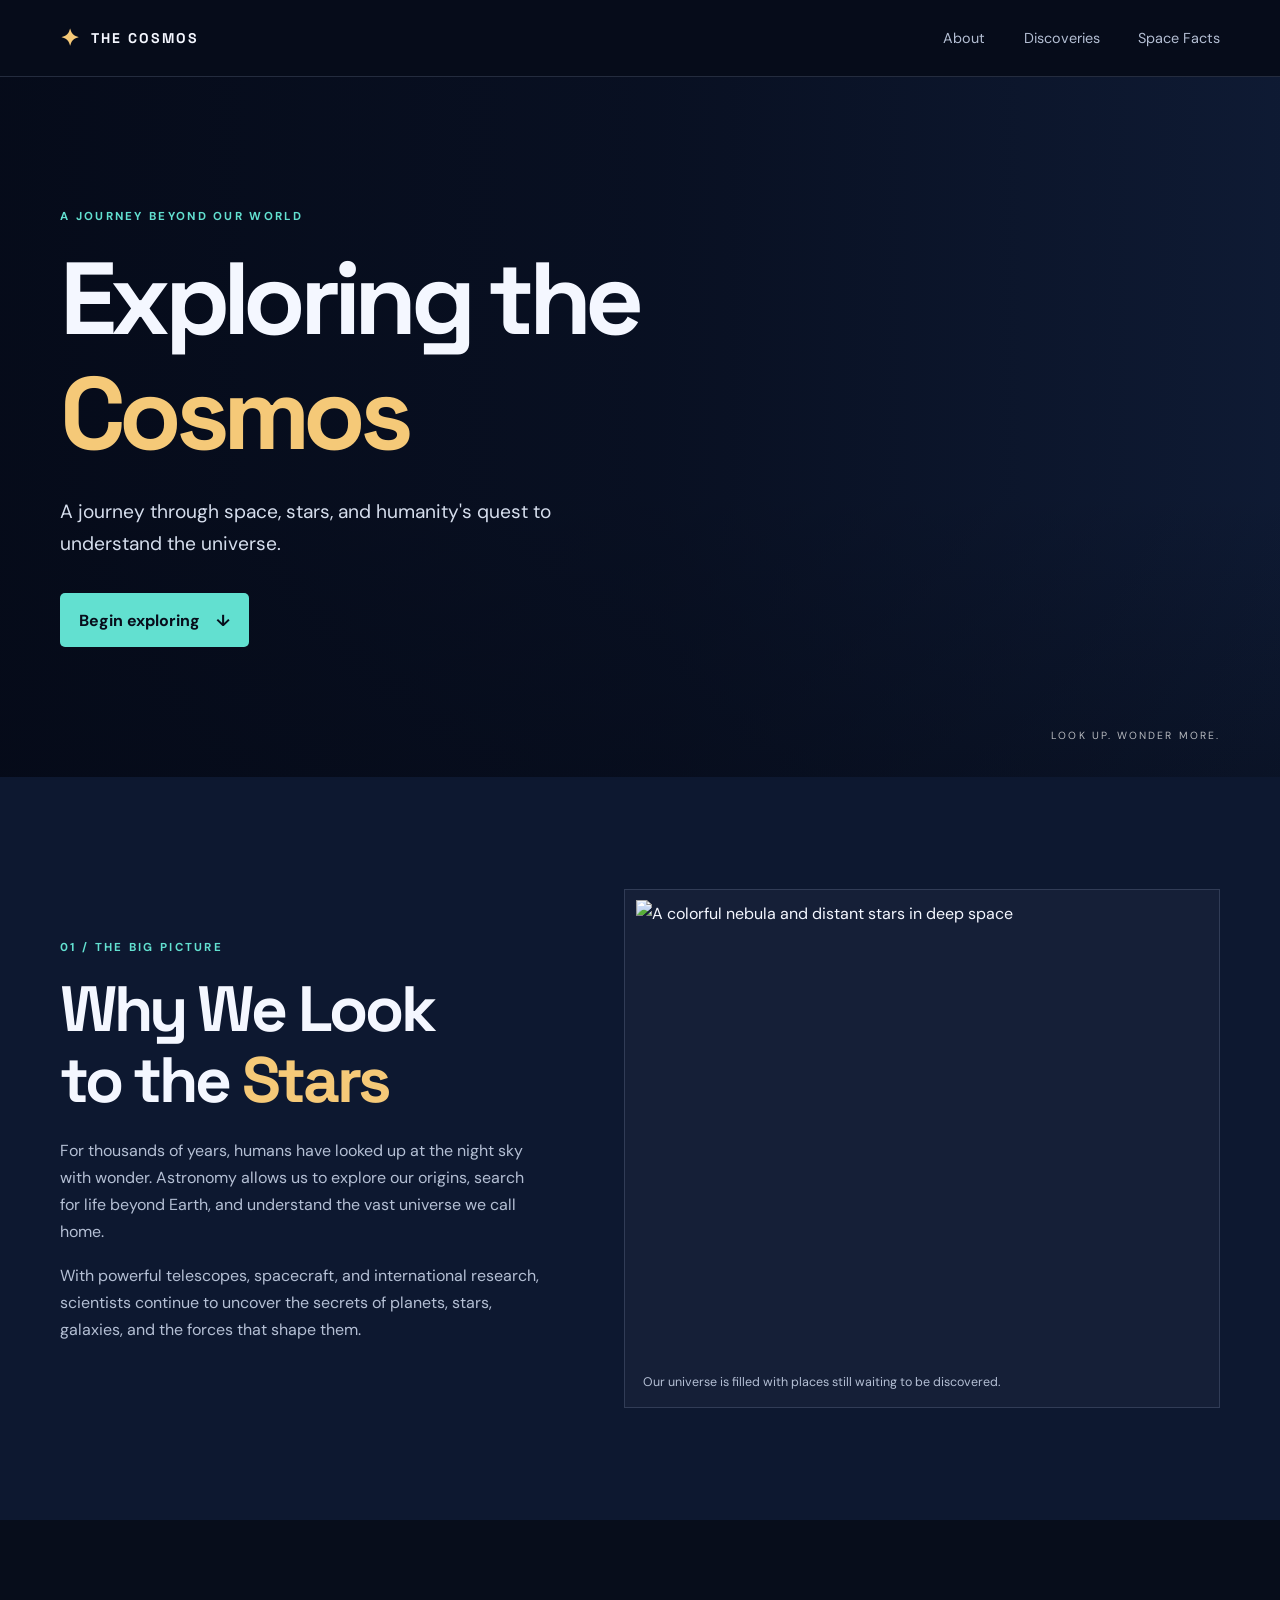
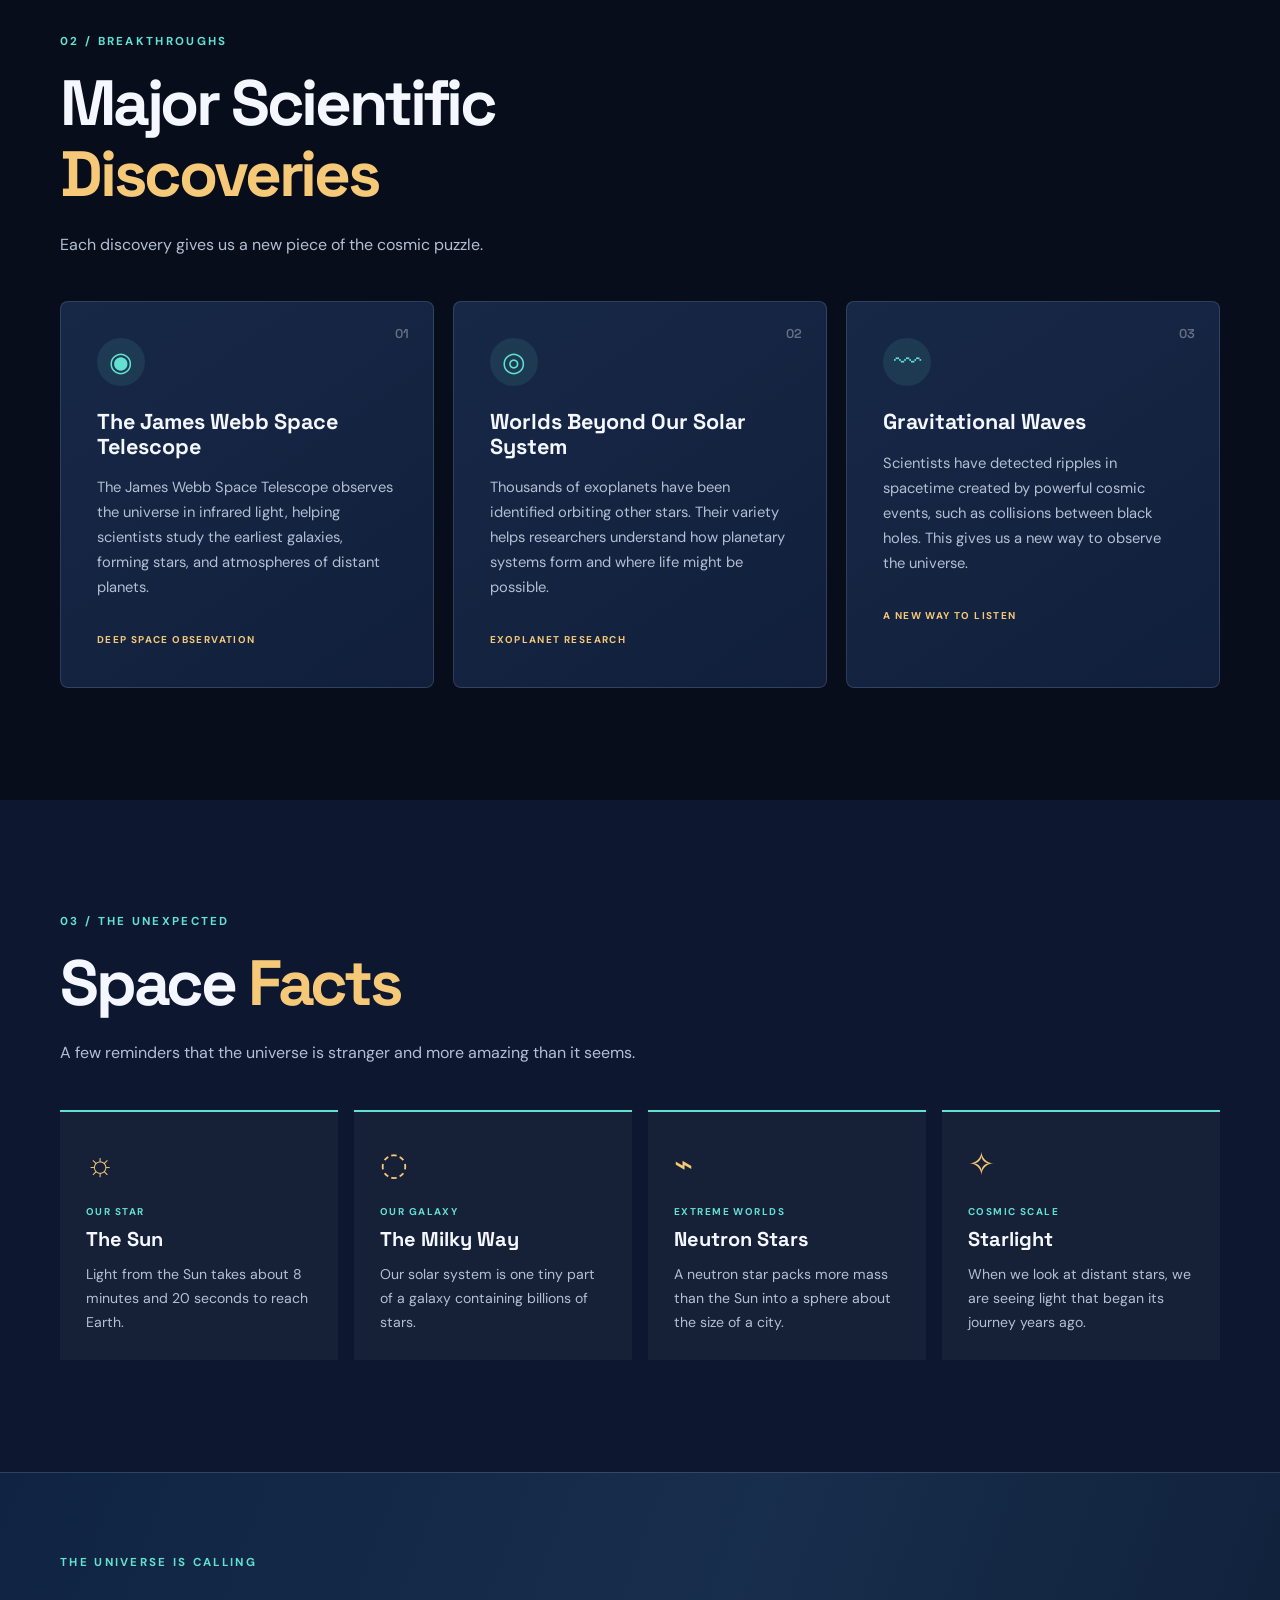
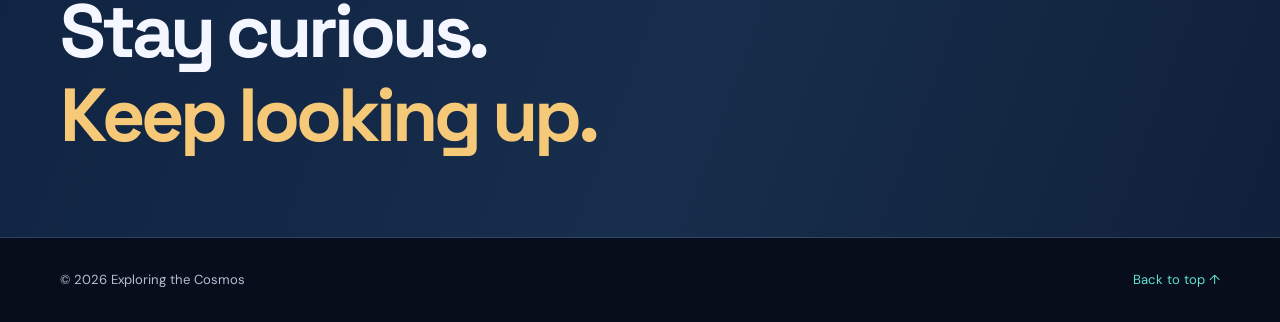
==== index.html @ e294e82d "Add files via upload" ====
<!DOCTYPE html>
<html lang="en">
<head>
  <meta charset="UTF-8">
  <meta name="viewport" content="width=device-width, initial-scale=1.0">
  <meta name="description" content="Explore astronomy, major scientific discoveries, and fascinating facts about the universe.">
  <title>Exploring the Cosmos: A Guide to Modern Astronomy</title>
  <link rel="preconnect" href="https://fonts.googleapis.com">
  <link rel="preconnect" href="https://fonts.gstatic.com" crossorigin>
  <link href="https://fonts.googleapis.com/css2?family=DM+Sans:wght@400;500;600;700&family=Space+Grotesk:wght@500;600;700&display=swap" rel="stylesheet">
  <link rel="stylesheet" href="style.css">
</head>
<body>
  <header class="site-header">
    <div class="container header-inner">
      <a class="brand" href="#top" aria-label="Exploring the Cosmos home">
        <span class="brand-icon" aria-hidden="true">✦</span>
        <span>THE COSMOS</span>
      </a>
      <nav class="main-nav" aria-label="Main navigation">
        <a href="#about">About</a>
        <a href="#discoveries">Discoveries</a>
        <a href="#fun-facts">Space Facts</a>
      </nav>
    </div>
  </header>

  <main id="top">
    <section class="hero" aria-labelledby="page-title">
      <div class="hero-overlay"></div>
      <div class="container hero-content">
        <p class="eyebrow">A JOURNEY BEYOND OUR WORLD</p>
        <h1 id="page-title">Exploring the <span>Cosmos</span></h1>
        <p class="hero-description">A journey through space, stars, and humanity's quest to understand the universe.</p>
        <a class="primary-button" href="#about">Begin exploring <span aria-hidden="true">↓</span></a>
      </div>
      <div class="hero-caption">LOOK UP. WONDER MORE.</div>
    </section>

    <section class="content-section about-section" id="about">
      <div class="container about-grid">
        <div class="section-copy">
          <p class="eyebrow">01 / THE BIG PICTURE</p>
          <h2>Why We Look<br>to the <span>Stars</span></h2>
          <p>For thousands of years, humans have looked up at the night sky with wonder. Astronomy allows us to explore our origins, search for life beyond Earth, and understand the vast universe we call home.</p>
          <p>With powerful telescopes, spacecraft, and international research, scientists continue to uncover the secrets of planets, stars, galaxies, and the forces that shape them.</p>
        </div>
        <figure class="about-image">
          <img src="https://images.unsplash.com/photo-1462331940025-496dfbfc7564?auto=format&fit=crop&w=1200&q=85" alt="A colorful nebula and distant stars in deep space">
          <figcaption>Our universe is filled with places still waiting to be discovered.</figcaption>
        </figure>
      </div>
    </section>

    <section class="content-section discoveries-section" id="discoveries">
      <div class="container">
        <div class="section-heading">
          <p class="eyebrow">02 / BREAKTHROUGHS</p>
          <h2>Major Scientific <span>Discoveries</span></h2>
          <p class="section-intro">Each discovery gives us a new piece of the cosmic puzzle.</p>
        </div>
        <div class="discovery-grid">
          <article class="discovery-card">
            <div class="card-number">01</div>
            <div class="card-icon" aria-hidden="true">◉</div>
            <h3>The James Webb Space Telescope</h3>
            <p>The James Webb Space Telescope observes the universe in infrared light, helping scientists study the earliest galaxies, forming stars, and atmospheres of distant planets.</p>
            <span class="card-tag">DEEP SPACE OBSERVATION</span>
          </article>
          <article class="discovery-card">
            <div class="card-number">02</div>
            <div class="card-icon" aria-hidden="true">◎</div>
            <h3>Worlds Beyond Our Solar System</h3>
            <p>Thousands of exoplanets have been identified orbiting other stars. Their variety helps researchers understand how planetary systems form and where life might be possible.</p>
            <span class="card-tag">EXOPLANET RESEARCH</span>
          </article>
          <article class="discovery-card">
            <div class="card-number">03</div>
            <div class="card-icon" aria-hidden="true">〰</div>
            <h3>Gravitational Waves</h3>
            <p>Scientists have detected ripples in spacetime created by powerful cosmic events, such as collisions between black holes. This gives us a new way to observe the universe.</p>
            <span class="card-tag">A NEW WAY TO LISTEN</span>
          </article>
        </div>
      </div>
    </section>

    <section class="content-section facts-section" id="fun-facts">
      <div class="container">
        <div class="section-heading">
          <p class="eyebrow">03 / THE UNEXPECTED</p>
          <h2>Space <span>Facts</span></h2>
          <p class="section-intro">A few reminders that the universe is stranger and more amazing than it seems.</p>
        </div>
        <div class="facts-grid">
          <article class="fact-card"><span class="fact-symbol" aria-hidden="true">☼</span><p class="fact-label">OUR STAR</p><h3>The Sun</h3><p>Light from the Sun takes about 8 minutes and 20 seconds to reach Earth.</p></article>
          <article class="fact-card"><span class="fact-symbol" aria-hidden="true">◌</span><p class="fact-label">OUR GALAXY</p><h3>The Milky Way</h3><p>Our solar system is one tiny part of a galaxy containing billions of stars.</p></article>
          <article class="fact-card"><span class="fact-symbol" aria-hidden="true">⌁</span><p class="fact-label">EXTREME WORLDS</p><h3>Neutron Stars</h3><p>A neutron star packs more mass than the Sun into a sphere about the size of a city.</p></article>
          <article class="fact-card"><span class="fact-symbol" aria-hidden="true">✧</span><p class="fact-label">COSMIC SCALE</p><h3>Starlight</h3><p>When we look at distant stars, we are seeing light that began its journey years ago.</p></article>
        </div>
      </div>
    </section>

    <section class="closing-banner">
      <div class="container closing-content">
        <p class="eyebrow">THE UNIVERSE IS CALLING</p>
        <h2>Stay curious.<br><span>Keep looking up.</span></h2>
      </div>
    </section>
  </main>

  <footer class="site-footer">
    <div class="container footer-inner">
      <p>© 2026 Exploring the Cosmos</p>
      <a href="#top">Back to top ↑</a>
    </div>
  </footer>
</body>
</html>
---- style.css ----
/* Exploring the Cosmos
   Palette: midnight navy, deep blue, teal, and warm gold.
   Fonts: Space Grotesk for headings; DM Sans for body text.
*/

:root {
  --midnight: #070d1b;
  --navy: #0d1830;
  --panel: #111f3b;
  --panel-light: #172847;
  --text: #f4f7ff;
  --muted: #b4bfd4;
  --teal: #62e0d0;
  --gold: #f5c978;
  --line: rgba(190, 210, 245, 0.16);
  --content-width: 1120px;
  --section-space: 6rem;
}

* { box-sizing: border-box; }
html { scroll-behavior: smooth; scroll-padding-top: 84px; }
body {
  margin: 0;
  background: var(--midnight);
  color: var(--text);
  font-family: "DM Sans", sans-serif;
  line-height: 1.7;
}
img { display: block; max-width: 100%; }
a { color: inherit; }
.container { width: min(var(--content-width), calc(100% - 3rem)); margin-inline: auto; }

.site-header {
  position: sticky;
  top: 0;
  z-index: 10;
  background: rgba(7, 13, 27, 0.94);
  border-bottom: 1px solid var(--line);
  backdrop-filter: blur(14px);
}
.header-inner { min-height: 76px; display: flex; align-items: center; justify-content: space-between; gap: 2rem; }
.brand { display: inline-flex; align-items: center; gap: .65rem; text-decoration: none; font: 700 .88rem "Space Grotesk", sans-serif; letter-spacing: .14em; }
.brand-icon { color: var(--gold); font-size: 1.45rem; }
.main-nav { display: flex; flex-wrap: wrap; gap: clamp(1rem, 3vw, 2.5rem); }
.main-nav a { color: var(--muted); font-size: .9rem; text-decoration: none; transition: color .2s ease; }
.main-nav a:hover, .main-nav a:focus-visible { color: var(--teal); }

.hero {
  min-height: 620px;
  position: relative;
  display: flex;
  align-items: center;
  overflow: hidden;
  background: #101d38 url("https://images.unsplash.com/photo-1462331940025-496dfbfc7564?auto=format&fit=crop&w=2000&q=90") center 48% / cover no-repeat;
}
.hero-overlay { position: absolute; inset: 0; background: linear-gradient(90deg, rgba(5, 10, 24, .94) 0%, rgba(5, 10, 24, .68) 52%, rgba(5, 10, 24, .15) 100%), linear-gradient(0deg, rgba(7, 13, 27, .5), transparent 40%); }
.hero-content { position: relative; z-index: 1; padding-block: 7rem; }
.eyebrow { margin: 0 0 1rem; color: var(--teal); font-size: .72rem; font-weight: 700; letter-spacing: .2em; }
h1, h2, h3 { font-family: "Space Grotesk", sans-serif; line-height: 1.12; }
h1 { max-width: 760px; margin: 0; font-size: clamp(3.1rem, 8vw, 6.7rem); letter-spacing: -.065em; }
h1 span, h2 span { color: var(--gold); }
.hero-description { max-width: 560px; margin: 1.5rem 0 2rem; color: #d6deed; font-size: clamp(1rem, 2vw, 1.2rem); }
.primary-button { display: inline-flex; align-items: center; gap: 1rem; padding: .85rem 1.2rem; border-radius: 5px; background: var(--teal); color: var(--midnight); font-weight: 700; text-decoration: none; transition: transform .2s ease, background .2s ease; }
.primary-button:hover { transform: translateY(-3px); background: #8af0e4; }
.hero-caption { position: absolute; right: max(1.5rem, calc((100vw - var(--content-width)) / 2)); bottom: 2rem; color: rgba(255,255,255,.7); font-size: .65rem; letter-spacing: .2em; }

.content-section { padding-block: var(--section-space); }
.about-section { background: var(--navy); }
.about-grid { display: grid; grid-template-columns: .9fr 1.1fr; align-items: center; gap: clamp(2.5rem, 6vw, 5.5rem); }
.section-copy h2, .section-heading h2 { margin: 0 0 1.25rem; font-size: clamp(2.4rem, 5vw, 4rem); letter-spacing: -.05em; }
.section-copy p:not(.eyebrow) { color: var(--muted); }
.about-image { margin: 0; padding: .65rem; border: 1px solid var(--line); background: rgba(255,255,255,.03); }
.about-image img { width: 100%; aspect-ratio: 5 / 4; object-fit: cover; }
.about-image figcaption { padding: .8rem .45rem .25rem; color: var(--muted); font-size: .78rem; }

.discoveries-section { background: var(--midnight); }
.section-heading { max-width: 720px; margin-bottom: 2.7rem; }
.section-intro { max-width: 600px; margin: 0; color: var(--muted); }
.discovery-grid { display: grid; grid-template-columns: repeat(3, 1fr); gap: 1.2rem; }
.discovery-card { position: relative; min-height: 330px; padding: 2rem; border: 1px solid var(--line); border-radius: 8px; background: linear-gradient(145deg, var(--panel-light), var(--panel)); transition: transform .2s ease, border-color .2s ease; }
.discovery-card:hover { transform: translateY(-5px); border-color: rgba(98, 224, 208, .55); }
.card-number { position: absolute; top: 1.4rem; right: 1.5rem; color: rgba(255,255,255,.35); font: 600 .8rem "Space Grotesk", sans-serif; }
.card-icon { display: grid; width: 48px; height: 48px; place-items: center; margin-bottom: 1.5rem; border-radius: 50%; background: rgba(98,224,208,.1); color: var(--teal); font-size: 1.7rem; }
.discovery-card h3 { max-width: 260px; margin: 0 0 1rem; font-size: 1.35rem; }
.discovery-card p { margin: 0 0 1.5rem; color: var(--muted); font-size: .92rem; }
.card-tag { color: var(--gold); font-size: .62rem; font-weight: 700; letter-spacing: .14em; }

.facts-section { background: var(--navy); }
.facts-grid { display: grid; grid-template-columns: repeat(4, 1fr); gap: 1rem; }
.fact-card { padding: 1.6rem; border-top: 2px solid var(--teal); background: rgba(255,255,255,.035); }
.fact-symbol { color: var(--gold); font-size: 2rem; }
.fact-label { margin: .8rem 0 .4rem; color: var(--teal); font-size: .62rem; font-weight: 700; letter-spacing: .15em; }
.fact-card h3 { margin: 0 0 .8rem; font-size: 1.25rem; }
.fact-card p:last-child { margin: 0; color: var(--muted); font-size: .88rem; }

.closing-banner { padding-block: 5rem; background: linear-gradient(110deg, #102342, #172e4c 55%, #10203a); border-block: 1px solid var(--line); }
.closing-content h2 { margin: 0; font-size: clamp(2.5rem, 6vw, 4.7rem); letter-spacing: -.055em; }
.site-footer { background: var(--midnight); }
.footer-inner { min-height: 84px; display: flex; align-items: center; justify-content: space-between; gap: 1rem; color: var(--muted); font-size: .82rem; }
.footer-inner p { margin: 0; }
.footer-inner a { color: var(--teal); text-decoration: none; }
:focus-visible { outline: 3px solid var(--gold); outline-offset: 4px; }

/* Tablet and smaller screens */
@media (max-width: 768px) {
  :root { --section-space: 4.5rem; }
  .header-inner { min-height: 70px; }
  .main-nav { gap: 1rem; }
  .hero { min-height: 560px; }
  .about-grid { grid-template-columns: 1fr; }
  .about-image { max-width: 680px; }
  .discovery-grid { grid-template-columns: repeat(2, 1fr); }
  .discovery-card:last-child { grid-column: 1 / -1; min-height: auto; }
  .facts-grid { grid-template-columns: repeat(2, 1fr); }
}

/* Mobile screens, including the required 320px viewport */
@media (max-width: 480px) {
  .container { width: min(100% - 2rem, var(--content-width)); }
  .header-inner { align-items: flex-start; flex-direction: column; justify-content: center; gap: .45rem; padding-block: .8rem; }
  .main-nav { width: 100%; justify-content: space-between; gap: .5rem; }
  .main-nav a { font-size: .8rem; }
  .hero { min-height: 520px; background-position: 58% center; }
  .hero-content { padding-block: 5rem; }
  h1 { font-size: clamp(2.7rem, 13vw, 4rem); }
  .hero-caption { right: 1rem; bottom: 1rem; font-size: .55rem; }
  :root { --section-space: 3.7rem; }
  .discovery-grid, .facts-grid { grid-template-columns: 1fr; }
  .discovery-card, .discovery-card:last-child { grid-column: auto; min-height: auto; }
  .footer-inner { align-items: flex-start; flex-direction: column; justify-content: center; padding-block: 1.2rem; }
}

/* Large desktop screens, including the required 1200px viewport */
@media (min-width: 1200px) {
  :root { --content-width: 1160px; --section-space: 7rem; }
  .hero { min-height: 700px; }
  .discovery-card { padding: 2.25rem; }
}
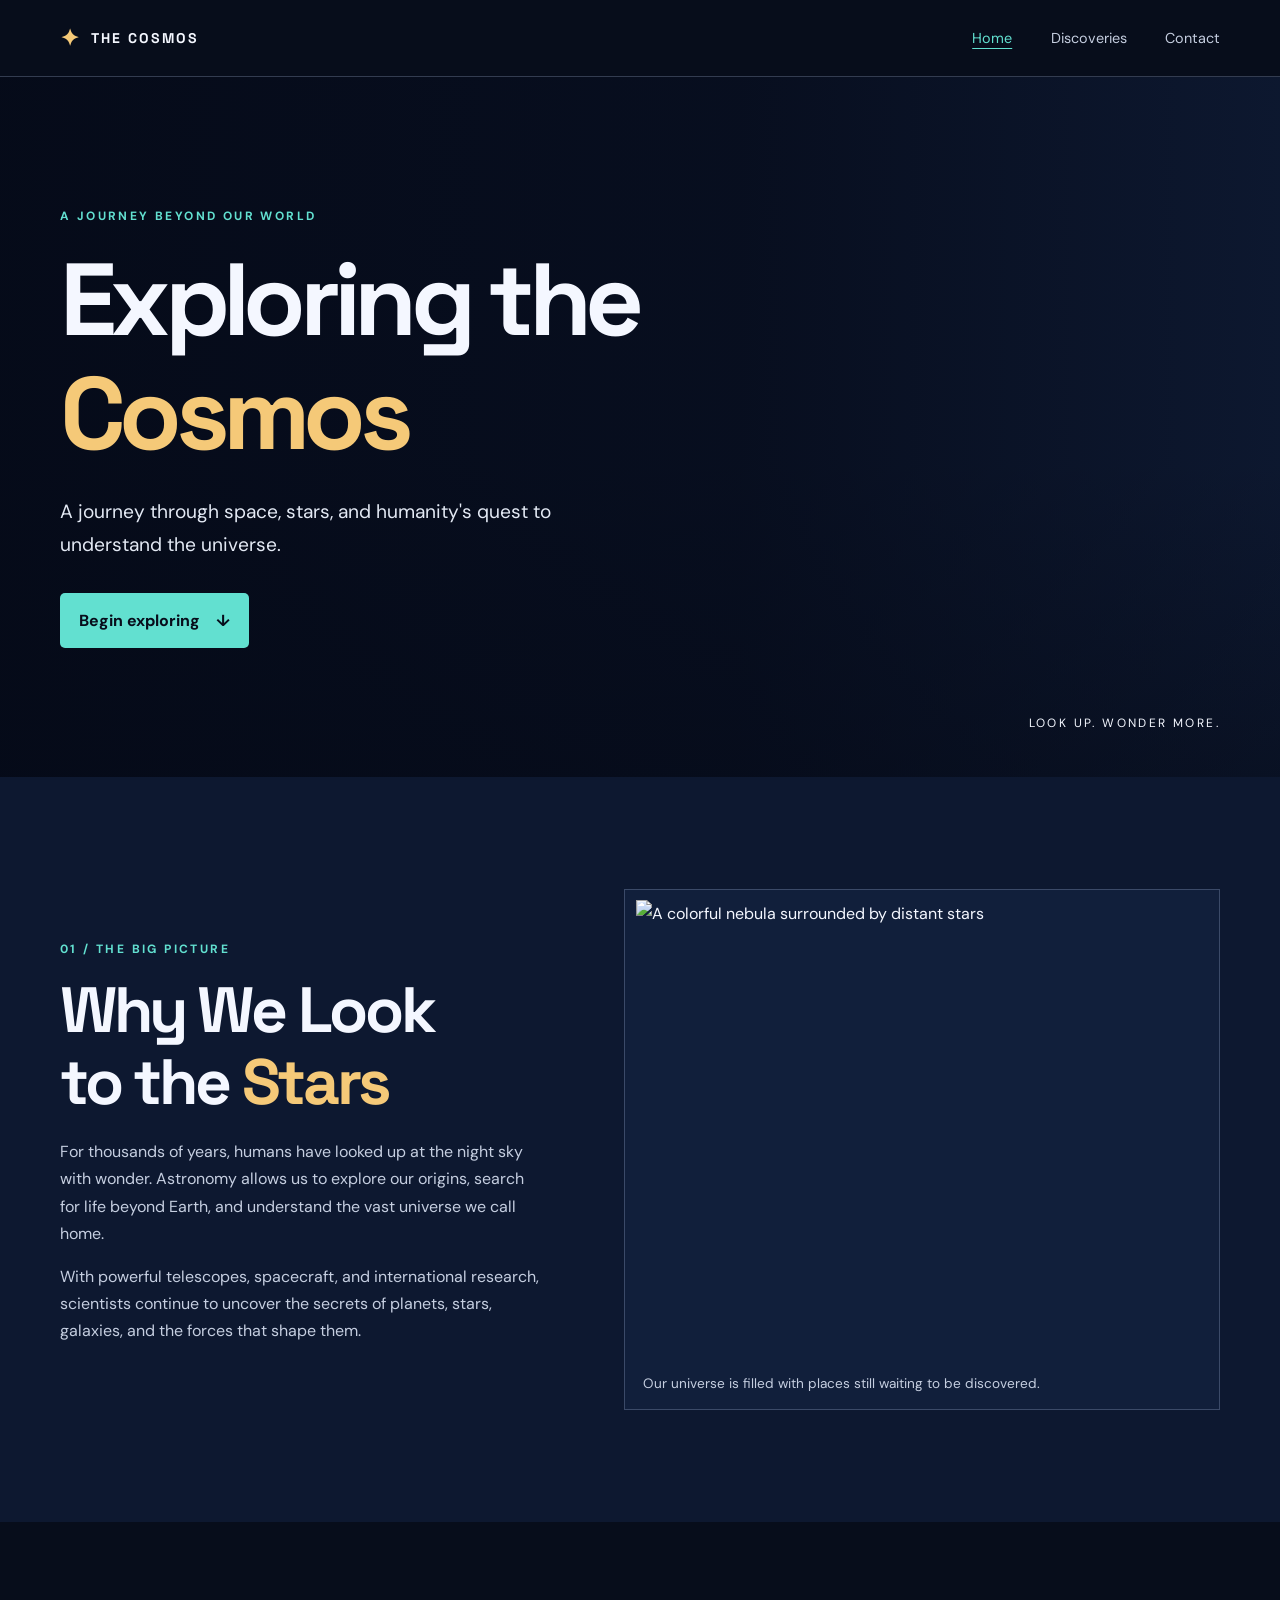
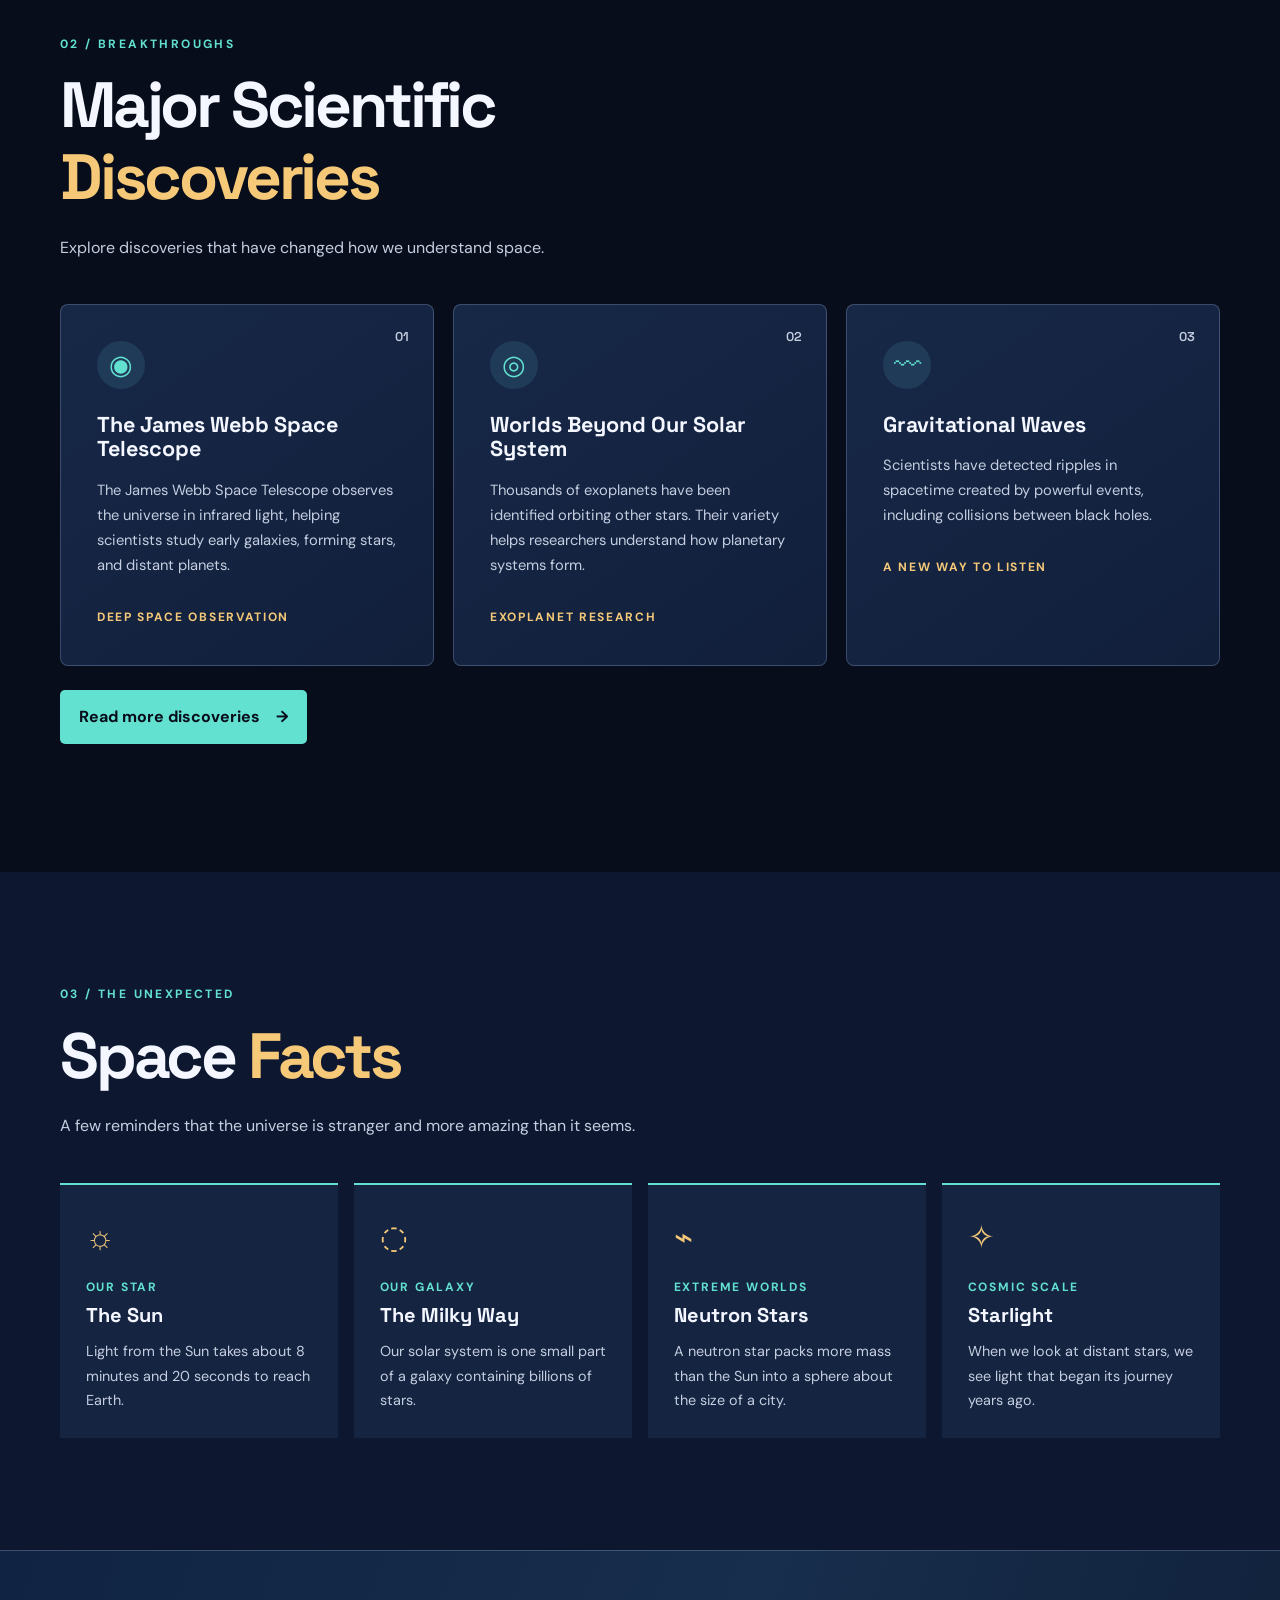
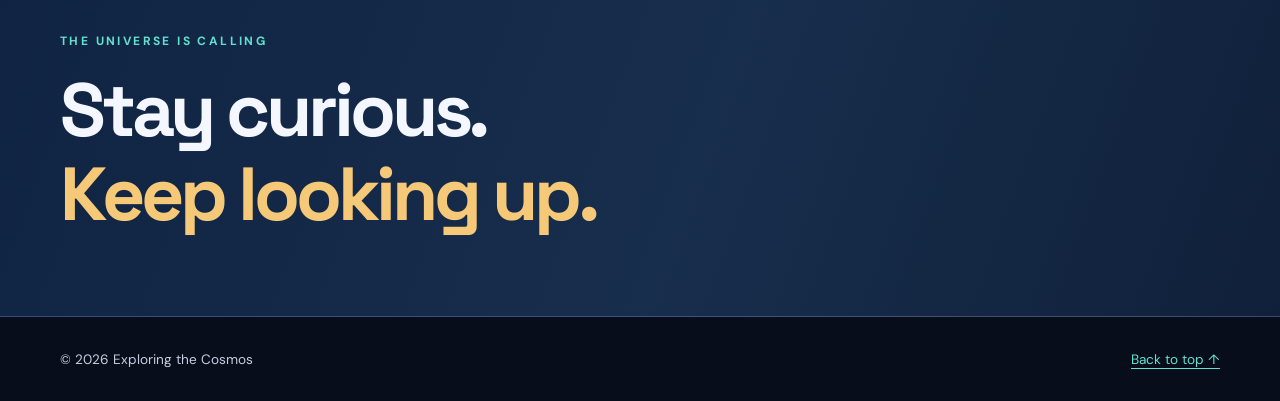
==== commit 07278807: "Add files via upload" ====
--- a/index.html
+++ b/index.html
@@ -3,7 +3,7 @@
 <head>
   <meta charset="UTF-8">
   <meta name="viewport" content="width=device-width, initial-scale=1.0">
-  <meta name="description" content="Explore astronomy, major scientific discoveries, and fascinating facts about the universe.">
+  <meta name="description" content="Explore astronomy, scientific discoveries, and fascinating facts about the universe.">
   <title>Exploring the Cosmos: A Guide to Modern Astronomy</title>
   <link rel="preconnect" href="https://fonts.googleapis.com">
   <link rel="preconnect" href="https://fonts.gstatic.com" crossorigin>
@@ -11,109 +11,36 @@
   <link rel="stylesheet" href="style.css">
 </head>
 <body>
-  <header class="site-header">
-    <div class="container header-inner">
-      <a class="brand" href="#top" aria-label="Exploring the Cosmos home">
-        <span class="brand-icon" aria-hidden="true">✦</span>
-        <span>THE COSMOS</span>
-      </a>
-      <nav class="main-nav" aria-label="Main navigation">
-        <a href="#about">About</a>
-        <a href="#discoveries">Discoveries</a>
-        <a href="#fun-facts">Space Facts</a>
-      </nav>
-    </div>
-  </header>
+  <a class="skip-link" href="#main-content">Skip to main content</a>
+  <header class="site-header"><div class="container header-inner">
+    <a class="brand" href="index.html"><span class="brand-icon" aria-hidden="true">✦</span><span>THE COSMOS</span></a>
+    <nav class="main-nav" aria-label="Main navigation">
+      <a href="index.html" aria-current="page">Home</a><a href="discoveries.html" >Discoveries</a><a href="contact.html" >Contact</a>
+    </nav>
+  </div></header>
 
-  <main id="top">
-    <section class="hero" aria-labelledby="page-title">
-      <div class="hero-overlay"></div>
-      <div class="container hero-content">
-        <p class="eyebrow">A JOURNEY BEYOND OUR WORLD</p>
-        <h1 id="page-title">Exploring the <span>Cosmos</span></h1>
-        <p class="hero-description">A journey through space, stars, and humanity's quest to understand the universe.</p>
-        <a class="primary-button" href="#about">Begin exploring <span aria-hidden="true">↓</span></a>
-      </div>
-      <div class="hero-caption">LOOK UP. WONDER MORE.</div>
-    </section>
+<main id="main-content">
+  <section class="hero" id="top" aria-labelledby="page-title"><div class="hero-overlay" aria-hidden="true"></div><div class="container hero-content">
+    <p class="eyebrow">A JOURNEY BEYOND OUR WORLD</p><h1 id="page-title">Exploring the <span>Cosmos</span></h1>
+    <p class="hero-description">A journey through space, stars, and humanity's quest to understand the universe.</p><a class="primary-button" href="#about">Begin exploring <span aria-hidden="true">↓</span></a>
+  </div><p class="hero-caption">LOOK UP. WONDER MORE.</p></section>
+  <section class="content-section about-section" id="about"><div class="container about-grid"><div class="section-copy">
+    <p class="eyebrow">01 / THE BIG PICTURE</p><h2>Why We Look<br>to the <span>Stars</span></h2>
+    <p>For thousands of years, humans have looked up at the night sky with wonder. Astronomy allows us to explore our origins, search for life beyond Earth, and understand the vast universe we call home.</p>
+    <p>With powerful telescopes, spacecraft, and international research, scientists continue to uncover the secrets of planets, stars, galaxies, and the forces that shape them.</p>
+  </div><figure class="about-image"><img src="https://images.unsplash.com/photo-1462331940025-496dfbfc7564?auto=format&fit=crop&w=1200&q=85" alt="A colorful nebula surrounded by distant stars"><figcaption>Our universe is filled with places still waiting to be discovered.</figcaption></figure></div></section>
+  <section class="content-section discoveries-section"><div class="container"><div class="section-heading"><p class="eyebrow">02 / BREAKTHROUGHS</p><h2>Major Scientific <span>Discoveries</span></h2><p class="section-intro">Explore discoveries that have changed how we understand space.</p></div>
+    <div class="discovery-grid">
+      <article class="discovery-card"><span class="card-number" aria-hidden="true">01</span><div class="card-icon" aria-hidden="true">◉</div><h3>The James Webb Space Telescope</h3><p>The James Webb Space Telescope observes the universe in infrared light, helping scientists study early galaxies, forming stars, and distant planets.</p><span class="card-tag">DEEP SPACE OBSERVATION</span></article>
+      <article class="discovery-card"><span class="card-number" aria-hidden="true">02</span><div class="card-icon" aria-hidden="true">◎</div><h3>Worlds Beyond Our Solar System</h3><p>Thousands of exoplanets have been identified orbiting other stars. Their variety helps researchers understand how planetary systems form.</p><span class="card-tag">EXOPLANET RESEARCH</span></article>
+      <article class="discovery-card"><span class="card-number" aria-hidden="true">03</span><div class="card-icon" aria-hidden="true">〰</div><h3>Gravitational Waves</h3><p>Scientists have detected ripples in spacetime created by powerful events, including collisions between black holes.</p><span class="card-tag">A NEW WAY TO LISTEN</span></article>
+    </div><p style="margin-top:1.5rem"><a class="primary-button" href="discoveries.html">Read more discoveries <span aria-hidden="true">→</span></a></p>
+  </div></section>
+  <section class="content-section facts-section"><div class="container"><div class="section-heading"><p class="eyebrow">03 / THE UNEXPECTED</p><h2>Space <span>Facts</span></h2><p class="section-intro">A few reminders that the universe is stranger and more amazing than it seems.</p></div>
+    <div class="facts-grid"><article class="fact-card"><span class="fact-symbol" aria-hidden="true">☼</span><p class="fact-label">OUR STAR</p><h3>The Sun</h3><p>Light from the Sun takes about 8 minutes and 20 seconds to reach Earth.</p></article><article class="fact-card"><span class="fact-symbol" aria-hidden="true">◌</span><p class="fact-label">OUR GALAXY</p><h3>The Milky Way</h3><p>Our solar system is one small part of a galaxy containing billions of stars.</p></article><article class="fact-card"><span class="fact-symbol" aria-hidden="true">⌁</span><p class="fact-label">EXTREME WORLDS</p><h3>Neutron Stars</h3><p>A neutron star packs more mass than the Sun into a sphere about the size of a city.</p></article><article class="fact-card"><span class="fact-symbol" aria-hidden="true">✧</span><p class="fact-label">COSMIC SCALE</p><h3>Starlight</h3><p>When we look at distant stars, we see light that began its journey years ago.</p></article></div>
+  </div></section>
+  <section class="closing-banner"><div class="container closing-content"><p class="eyebrow">THE UNIVERSE IS CALLING</p><h2>Stay curious.<br><span>Keep looking up.</span></h2></div></section>
+</main>
 
-    <section class="content-section about-section" id="about">
-      <div class="container about-grid">
-        <div class="section-copy">
-          <p class="eyebrow">01 / THE BIG PICTURE</p>
-          <h2>Why We Look<br>to the <span>Stars</span></h2>
-          <p>For thousands of years, humans have looked up at the night sky with wonder. Astronomy allows us to explore our origins, search for life beyond Earth, and understand the vast universe we call home.</p>
-          <p>With powerful telescopes, spacecraft, and international research, scientists continue to uncover the secrets of planets, stars, galaxies, and the forces that shape them.</p>
-        </div>
-        <figure class="about-image">
-          <img src="https://images.unsplash.com/photo-1462331940025-496dfbfc7564?auto=format&fit=crop&w=1200&q=85" alt="A colorful nebula and distant stars in deep space">
-          <figcaption>Our universe is filled with places still waiting to be discovered.</figcaption>
-        </figure>
-      </div>
-    </section>
-
-    <section class="content-section discoveries-section" id="discoveries">
-      <div class="container">
-        <div class="section-heading">
-          <p class="eyebrow">02 / BREAKTHROUGHS</p>
-          <h2>Major Scientific <span>Discoveries</span></h2>
-          <p class="section-intro">Each discovery gives us a new piece of the cosmic puzzle.</p>
-        </div>
-        <div class="discovery-grid">
-          <article class="discovery-card">
-            <div class="card-number">01</div>
-            <div class="card-icon" aria-hidden="true">◉</div>
-            <h3>The James Webb Space Telescope</h3>
-            <p>The James Webb Space Telescope observes the universe in infrared light, helping scientists study the earliest galaxies, forming stars, and atmospheres of distant planets.</p>
-            <span class="card-tag">DEEP SPACE OBSERVATION</span>
-          </article>
-          <article class="discovery-card">
-            <div class="card-number">02</div>
-            <div class="card-icon" aria-hidden="true">◎</div>
-            <h3>Worlds Beyond Our Solar System</h3>
-            <p>Thousands of exoplanets have been identified orbiting other stars. Their variety helps researchers understand how planetary systems form and where life might be possible.</p>
-            <span class="card-tag">EXOPLANET RESEARCH</span>
-          </article>
-          <article class="discovery-card">
-            <div class="card-number">03</div>
-            <div class="card-icon" aria-hidden="true">〰</div>
-            <h3>Gravitational Waves</h3>
-            <p>Scientists have detected ripples in spacetime created by powerful cosmic events, such as collisions between black holes. This gives us a new way to observe the universe.</p>
-            <span class="card-tag">A NEW WAY TO LISTEN</span>
-          </article>
-        </div>
-      </div>
-    </section>
-
-    <section class="content-section facts-section" id="fun-facts">
-      <div class="container">
-        <div class="section-heading">
-          <p class="eyebrow">03 / THE UNEXPECTED</p>
-          <h2>Space <span>Facts</span></h2>
-          <p class="section-intro">A few reminders that the universe is stranger and more amazing than it seems.</p>
-        </div>
-        <div class="facts-grid">
-          <article class="fact-card"><span class="fact-symbol" aria-hidden="true">☼</span><p class="fact-label">OUR STAR</p><h3>The Sun</h3><p>Light from the Sun takes about 8 minutes and 20 seconds to reach Earth.</p></article>
-          <article class="fact-card"><span class="fact-symbol" aria-hidden="true">◌</span><p class="fact-label">OUR GALAXY</p><h3>The Milky Way</h3><p>Our solar system is one tiny part of a galaxy containing billions of stars.</p></article>
-          <article class="fact-card"><span class="fact-symbol" aria-hidden="true">⌁</span><p class="fact-label">EXTREME WORLDS</p><h3>Neutron Stars</h3><p>A neutron star packs more mass than the Sun into a sphere about the size of a city.</p></article>
-          <article class="fact-card"><span class="fact-symbol" aria-hidden="true">✧</span><p class="fact-label">COSMIC SCALE</p><h3>Starlight</h3><p>When we look at distant stars, we are seeing light that began its journey years ago.</p></article>
-        </div>
-      </div>
-    </section>
-
-    <section class="closing-banner">
-      <div class="container closing-content">
-        <p class="eyebrow">THE UNIVERSE IS CALLING</p>
-        <h2>Stay curious.<br><span>Keep looking up.</span></h2>
-      </div>
-    </section>
-  </main>
-
-  <footer class="site-footer">
-    <div class="container footer-inner">
-      <p>© 2026 Exploring the Cosmos</p>
-      <a href="#top">Back to top ↑</a>
-    </div>
-  </footer>
-</body>
-</html>
+  <footer class="site-footer"><div class="container footer-inner"><p>© 2026 Exploring the Cosmos</p><a href="#top">Back to top ↑</a></div></footer>
+</body></html>
--- a/style.css
+++ b/style.css
@@ -1,138 +1,20 @@
-/* Exploring the Cosmos
-   Palette: midnight navy, deep blue, teal, and warm gold.
-   Fonts: Space Grotesk for headings; DM Sans for body text.
+/* Exploring the Cosmos — Milestone 2 accessibility update
+   Consistent palette: midnight navy, teal, and gold.
+   Gestalt design: proximity groups related content; similarity repeats card and navigation styles.
 */
-
-:root {
-  --midnight: #070d1b;
-  --navy: #0d1830;
-  --panel: #111f3b;
-  --panel-light: #172847;
-  --text: #f4f7ff;
-  --muted: #b4bfd4;
-  --teal: #62e0d0;
-  --gold: #f5c978;
-  --line: rgba(190, 210, 245, 0.16);
-  --content-width: 1120px;
-  --section-space: 6rem;
-}
-
-* { box-sizing: border-box; }
-html { scroll-behavior: smooth; scroll-padding-top: 84px; }
-body {
-  margin: 0;
-  background: var(--midnight);
-  color: var(--text);
-  font-family: "DM Sans", sans-serif;
-  line-height: 1.7;
-}
-img { display: block; max-width: 100%; }
-a { color: inherit; }
-.container { width: min(var(--content-width), calc(100% - 3rem)); margin-inline: auto; }
-
-.site-header {
-  position: sticky;
-  top: 0;
-  z-index: 10;
-  background: rgba(7, 13, 27, 0.94);
-  border-bottom: 1px solid var(--line);
-  backdrop-filter: blur(14px);
-}
-.header-inner { min-height: 76px; display: flex; align-items: center; justify-content: space-between; gap: 2rem; }
-.brand { display: inline-flex; align-items: center; gap: .65rem; text-decoration: none; font: 700 .88rem "Space Grotesk", sans-serif; letter-spacing: .14em; }
-.brand-icon { color: var(--gold); font-size: 1.45rem; }
-.main-nav { display: flex; flex-wrap: wrap; gap: clamp(1rem, 3vw, 2.5rem); }
-.main-nav a { color: var(--muted); font-size: .9rem; text-decoration: none; transition: color .2s ease; }
-.main-nav a:hover, .main-nav a:focus-visible { color: var(--teal); }
-
-.hero {
-  min-height: 620px;
-  position: relative;
-  display: flex;
-  align-items: center;
-  overflow: hidden;
-  background: #101d38 url("https://images.unsplash.com/photo-1462331940025-496dfbfc7564?auto=format&fit=crop&w=2000&q=90") center 48% / cover no-repeat;
-}
-.hero-overlay { position: absolute; inset: 0; background: linear-gradient(90deg, rgba(5, 10, 24, .94) 0%, rgba(5, 10, 24, .68) 52%, rgba(5, 10, 24, .15) 100%), linear-gradient(0deg, rgba(7, 13, 27, .5), transparent 40%); }
-.hero-content { position: relative; z-index: 1; padding-block: 7rem; }
-.eyebrow { margin: 0 0 1rem; color: var(--teal); font-size: .72rem; font-weight: 700; letter-spacing: .2em; }
-h1, h2, h3 { font-family: "Space Grotesk", sans-serif; line-height: 1.12; }
-h1 { max-width: 760px; margin: 0; font-size: clamp(3.1rem, 8vw, 6.7rem); letter-spacing: -.065em; }
-h1 span, h2 span { color: var(--gold); }
-.hero-description { max-width: 560px; margin: 1.5rem 0 2rem; color: #d6deed; font-size: clamp(1rem, 2vw, 1.2rem); }
-.primary-button { display: inline-flex; align-items: center; gap: 1rem; padding: .85rem 1.2rem; border-radius: 5px; background: var(--teal); color: var(--midnight); font-weight: 700; text-decoration: none; transition: transform .2s ease, background .2s ease; }
-.primary-button:hover { transform: translateY(-3px); background: #8af0e4; }
-.hero-caption { position: absolute; right: max(1.5rem, calc((100vw - var(--content-width)) / 2)); bottom: 2rem; color: rgba(255,255,255,.7); font-size: .65rem; letter-spacing: .2em; }
-
-.content-section { padding-block: var(--section-space); }
-.about-section { background: var(--navy); }
-.about-grid { display: grid; grid-template-columns: .9fr 1.1fr; align-items: center; gap: clamp(2.5rem, 6vw, 5.5rem); }
-.section-copy h2, .section-heading h2 { margin: 0 0 1.25rem; font-size: clamp(2.4rem, 5vw, 4rem); letter-spacing: -.05em; }
-.section-copy p:not(.eyebrow) { color: var(--muted); }
-.about-image { margin: 0; padding: .65rem; border: 1px solid var(--line); background: rgba(255,255,255,.03); }
-.about-image img { width: 100%; aspect-ratio: 5 / 4; object-fit: cover; }
-.about-image figcaption { padding: .8rem .45rem .25rem; color: var(--muted); font-size: .78rem; }
-
-.discoveries-section { background: var(--midnight); }
-.section-heading { max-width: 720px; margin-bottom: 2.7rem; }
-.section-intro { max-width: 600px; margin: 0; color: var(--muted); }
-.discovery-grid { display: grid; grid-template-columns: repeat(3, 1fr); gap: 1.2rem; }
-.discovery-card { position: relative; min-height: 330px; padding: 2rem; border: 1px solid var(--line); border-radius: 8px; background: linear-gradient(145deg, var(--panel-light), var(--panel)); transition: transform .2s ease, border-color .2s ease; }
-.discovery-card:hover { transform: translateY(-5px); border-color: rgba(98, 224, 208, .55); }
-.card-number { position: absolute; top: 1.4rem; right: 1.5rem; color: rgba(255,255,255,.35); font: 600 .8rem "Space Grotesk", sans-serif; }
-.card-icon { display: grid; width: 48px; height: 48px; place-items: center; margin-bottom: 1.5rem; border-radius: 50%; background: rgba(98,224,208,.1); color: var(--teal); font-size: 1.7rem; }
-.discovery-card h3 { max-width: 260px; margin: 0 0 1rem; font-size: 1.35rem; }
-.discovery-card p { margin: 0 0 1.5rem; color: var(--muted); font-size: .92rem; }
-.card-tag { color: var(--gold); font-size: .62rem; font-weight: 700; letter-spacing: .14em; }
-
-.facts-section { background: var(--navy); }
-.facts-grid { display: grid; grid-template-columns: repeat(4, 1fr); gap: 1rem; }
-.fact-card { padding: 1.6rem; border-top: 2px solid var(--teal); background: rgba(255,255,255,.035); }
-.fact-symbol { color: var(--gold); font-size: 2rem; }
-.fact-label { margin: .8rem 0 .4rem; color: var(--teal); font-size: .62rem; font-weight: 700; letter-spacing: .15em; }
-.fact-card h3 { margin: 0 0 .8rem; font-size: 1.25rem; }
-.fact-card p:last-child { margin: 0; color: var(--muted); font-size: .88rem; }
-
-.closing-banner { padding-block: 5rem; background: linear-gradient(110deg, #102342, #172e4c 55%, #10203a); border-block: 1px solid var(--line); }
-.closing-content h2 { margin: 0; font-size: clamp(2.5rem, 6vw, 4.7rem); letter-spacing: -.055em; }
-.site-footer { background: var(--midnight); }
-.footer-inner { min-height: 84px; display: flex; align-items: center; justify-content: space-between; gap: 1rem; color: var(--muted); font-size: .82rem; }
-.footer-inner p { margin: 0; }
-.footer-inner a { color: var(--teal); text-decoration: none; }
-:focus-visible { outline: 3px solid var(--gold); outline-offset: 4px; }
-
-/* Tablet and smaller screens */
-@media (max-width: 768px) {
-  :root { --section-space: 4.5rem; }
-  .header-inner { min-height: 70px; }
-  .main-nav { gap: 1rem; }
-  .hero { min-height: 560px; }
-  .about-grid { grid-template-columns: 1fr; }
-  .about-image { max-width: 680px; }
-  .discovery-grid { grid-template-columns: repeat(2, 1fr); }
-  .discovery-card:last-child { grid-column: 1 / -1; min-height: auto; }
-  .facts-grid { grid-template-columns: repeat(2, 1fr); }
-}
-
-/* Mobile screens, including the required 320px viewport */
-@media (max-width: 480px) {
-  .container { width: min(100% - 2rem, var(--content-width)); }
-  .header-inner { align-items: flex-start; flex-direction: column; justify-content: center; gap: .45rem; padding-block: .8rem; }
-  .main-nav { width: 100%; justify-content: space-between; gap: .5rem; }
-  .main-nav a { font-size: .8rem; }
-  .hero { min-height: 520px; background-position: 58% center; }
-  .hero-content { padding-block: 5rem; }
-  h1 { font-size: clamp(2.7rem, 13vw, 4rem); }
-  .hero-caption { right: 1rem; bottom: 1rem; font-size: .55rem; }
-  :root { --section-space: 3.7rem; }
-  .discovery-grid, .facts-grid { grid-template-columns: 1fr; }
-  .discovery-card, .discovery-card:last-child { grid-column: auto; min-height: auto; }
-  .footer-inner { align-items: flex-start; flex-direction: column; justify-content: center; padding-block: 1.2rem; }
-}
-
-/* Large desktop screens, including the required 1200px viewport */
-@media (min-width: 1200px) {
-  :root { --content-width: 1160px; --section-space: 7rem; }
-  .hero { min-height: 700px; }
-  .discovery-card { padding: 2.25rem; }
-}
+:root{--midnight:#070d1b;--navy:#0d1830;--panel:#111f3b;--panel-light:#172847;--text:#f4f7ff;--muted:#c5cee0;--teal:#62e0d0;--gold:#f5c978;--line:rgba(190,210,245,.24);--content-width:1120px;--section-space:6rem}
+*{box-sizing:border-box}html{scroll-behavior:smooth;scroll-padding-top:90px}body{margin:0;background:var(--midnight);color:var(--text);font-family:"DM Sans",Arial,sans-serif;line-height:1.7}img{display:block;max-width:100%}a{color:inherit}.container{width:min(var(--content-width),calc(100% - 3rem));margin-inline:auto}
+.skip-link{position:absolute;left:1rem;top:-5rem;z-index:100;padding:.75rem 1rem;background:var(--gold);color:var(--midnight);font-weight:700;border-radius:4px}.skip-link:focus{top:1rem}
+.site-header{position:sticky;top:0;z-index:10;background:#070d1b;border-bottom:1px solid var(--line)}.header-inner{min-height:76px;display:flex;align-items:center;justify-content:space-between;gap:2rem}.brand{display:inline-flex;align-items:center;gap:.65rem;text-decoration:none;font:700 .88rem "Space Grotesk",Arial,sans-serif;letter-spacing:.14em}.brand-icon{color:var(--gold);font-size:1.45rem}.main-nav{display:flex;flex-wrap:wrap;gap:clamp(1rem,3vw,2.5rem)}.main-nav a{color:var(--muted);font-size:.9rem;text-decoration:none}.main-nav a:hover,.main-nav a:focus-visible,.main-nav a[aria-current="page"]{color:var(--teal);text-decoration:underline;text-underline-offset:5px}
+.hero{min-height:620px;position:relative;display:flex;align-items:center;overflow:hidden;background:#101d38 url("https://images.unsplash.com/photo-1462331940025-496dfbfc7564?auto=format&fit=crop&w=2000&q=90") center 48%/cover no-repeat}.hero-overlay{position:absolute;inset:0;background:linear-gradient(90deg,rgba(5,10,24,.96),rgba(5,10,24,.78) 58%,rgba(5,10,24,.28)),linear-gradient(0deg,rgba(7,13,27,.55),transparent 45%)}.hero-content{position:relative;z-index:1;padding-block:7rem}.eyebrow{margin:0 0 1rem;color:var(--teal);font-size:.75rem;font-weight:700;letter-spacing:.2em}h1,h2,h3{font-family:"Space Grotesk",Arial,sans-serif;line-height:1.12}h1{max-width:760px;margin:0;font-size:clamp(3.1rem,8vw,6.7rem);letter-spacing:-.065em}h1 span,h2 span{color:var(--gold)}.hero-description{max-width:560px;margin:1.5rem 0 2rem;color:#e3e9f4;font-size:clamp(1rem,2vw,1.2rem)}.primary-button,.button{display:inline-flex;align-items:center;gap:1rem;padding:.85rem 1.2rem;border:0;border-radius:5px;background:var(--teal);color:var(--midnight);font-weight:700;text-decoration:none;cursor:pointer}.primary-button:hover,.button:hover{background:#8af0e4}.hero-caption{position:absolute;right:max(1.5rem,calc((100vw - var(--content-width))/2));bottom:2rem;color:#f4f7ff;font-size:.75rem;letter-spacing:.2em}
+.content-section{padding-block:var(--section-space)}.about-section,.facts-section{background:var(--navy)}.about-grid{display:grid;grid-template-columns:.9fr 1.1fr;align-items:center;gap:clamp(2.5rem,6vw,5.5rem)}.section-copy h2,.section-heading h2{margin:0 0 1.25rem;font-size:clamp(2.4rem,5vw,4rem);letter-spacing:-.05em}.section-copy p:not(.eyebrow){color:var(--muted)}.about-image{margin:0;padding:.65rem;border:1px solid var(--line);background:#111f3b}.about-image img{width:100%;aspect-ratio:5/4;object-fit:cover}.about-image figcaption{padding:.8rem .45rem .25rem;color:var(--muted);font-size:.85rem}
+.discoveries-section{background:var(--midnight)}.section-heading{max-width:720px;margin-bottom:2.7rem}.section-intro{max-width:600px;margin:0;color:var(--muted)}.discovery-grid{display:grid;grid-template-columns:repeat(3,1fr);gap:1.2rem}.discovery-card{position:relative;min-height:330px;padding:2rem;border:1px solid var(--line);border-radius:8px;background:linear-gradient(145deg,var(--panel-light),var(--panel));transition:transform .2s ease,border-color .2s ease}.discovery-card:hover{transform:translateY(-3px);border-color:var(--teal)}.card-number{position:absolute;top:1.4rem;right:1.5rem;color:#c5cee0;font:600 .8rem "Space Grotesk",Arial,sans-serif}.card-icon{display:grid;width:48px;height:48px;place-items:center;margin-bottom:1.5rem;border-radius:50%;background:#203b58;color:var(--teal);font-size:1.7rem}.discovery-card h3{max-width:260px;margin:0 0 1rem;font-size:1.35rem}.discovery-card p{margin:0 0 1.5rem;color:var(--muted);font-size:.92rem}.card-tag{color:var(--gold);font-size:.75rem;font-weight:700;letter-spacing:.14em}
+.facts-grid{display:grid;grid-template-columns:repeat(4,1fr);gap:1rem}.fact-card{padding:1.6rem;border-top:2px solid var(--teal);background:#142441}.fact-symbol{color:var(--gold);font-size:2rem}.fact-label{margin:.8rem 0 .4rem;color:var(--teal);font-size:.75rem;font-weight:700;letter-spacing:.15em}.fact-card h3{margin:0 0 .8rem;font-size:1.25rem}.fact-card p:last-child{margin:0;color:var(--muted);font-size:.9rem}
+.closing-banner{padding-block:5rem;background:linear-gradient(110deg,#102342,#172e4c 55%,#10203a);border-block:1px solid var(--line)}.closing-content h2{margin:0;font-size:clamp(2.5rem,6vw,4.7rem);letter-spacing:-.055em}.site-footer{background:var(--midnight)}.footer-inner{min-height:84px;display:flex;align-items:center;justify-content:space-between;gap:1rem;color:var(--muted);font-size:.85rem}.footer-inner p{margin:0}.footer-inner a{color:var(--teal);text-underline-offset:4px}
+/* Contact form: visible labels, inline errors, and clear focus states */
+.contact-section{background:var(--navy)}.contact-layout{display:grid;grid-template-columns:.8fr 1.2fr;gap:3rem;align-items:start}.contact-panel{padding:clamp(1.25rem,3vw,2rem);background:var(--panel);border:1px solid var(--line);border-radius:8px}.form-grid{display:grid;grid-template-columns:1fr 1fr;gap:1rem}.form-field{display:flex;flex-direction:column;gap:.35rem}.form-field.full{grid-column:1/-1}.form-field label{font-weight:600}.form-field input,.form-field textarea,.form-field select{width:100%;padding:.8rem .9rem;border:1px solid #aebbd0;border-radius:4px;background:#f8faff;color:#101827;font:inherit}.form-field textarea{min-height:150px;resize:vertical}.form-help{margin:0;color:var(--muted);font-size:.85rem}.field-error{min-height:1.35em;margin:0;color:#ffb4b4;font-size:.88rem}.form-field [aria-invalid="true"]{border:2px solid #ffb4b4}.form-status{margin:1rem 0 0;padding:.75rem;border-left:4px solid var(--teal);background:#142c40;color:var(--text)}.form-status[hidden]{display:none}.form-actions{margin-top:1rem}.design-note{margin-top:2rem;padding:1rem;border-left:3px solid var(--gold);background:#142441;color:var(--muted)}
+:focus-visible{outline:3px solid var(--gold);outline-offset:4px}button:focus-visible,a:focus-visible,input:focus-visible,textarea:focus-visible,select:focus-visible{outline:3px solid var(--gold);outline-offset:3px}
+@media(max-width:768px){:root{--section-space:4.5rem}.header-inner{min-height:70px}.main-nav{gap:1rem}.hero{min-height:560px}.about-grid,.contact-layout{grid-template-columns:1fr}.about-image{max-width:680px}.discovery-grid{grid-template-columns:repeat(2,1fr)}.discovery-card:last-child{grid-column:1/-1;min-height:auto}.facts-grid{grid-template-columns:repeat(2,1fr)}}
+@media(max-width:480px){.container{width:min(100% - 2rem,var(--content-width))}.header-inner{align-items:flex-start;flex-direction:column;justify-content:center;gap:.45rem;padding-block:.8rem}.main-nav{width:100%;justify-content:space-between;gap:.5rem}.main-nav a{font-size:.8rem}.hero{min-height:520px;background-position:58% center}.hero-content{padding-block:5rem}h1{font-size:clamp(2.7rem,13vw,4rem)}.hero-caption{right:1rem;bottom:1rem;font-size:.75rem}:root{--section-space:3.7rem}.discovery-grid,.facts-grid,.form-grid{grid-template-columns:1fr}.discovery-card,.discovery-card:last-child{grid-column:auto;min-height:auto}.footer-inner{align-items:flex-start;flex-direction:column;justify-content:center;padding-block:1.2rem}}
+@media(min-width:1200px){:root{--content-width:1160px;--section-space:7rem}.hero{min-height:700px}.discovery-card{padding:2.25rem}}
+@media(prefers-reduced-motion:reduce){html{scroll-behavior:auto}*,*::before,*::after{animation-duration:.01ms!important;animation-iteration-count:1!important;transition-duration:.01ms!important;scroll-behavior:auto!important}}
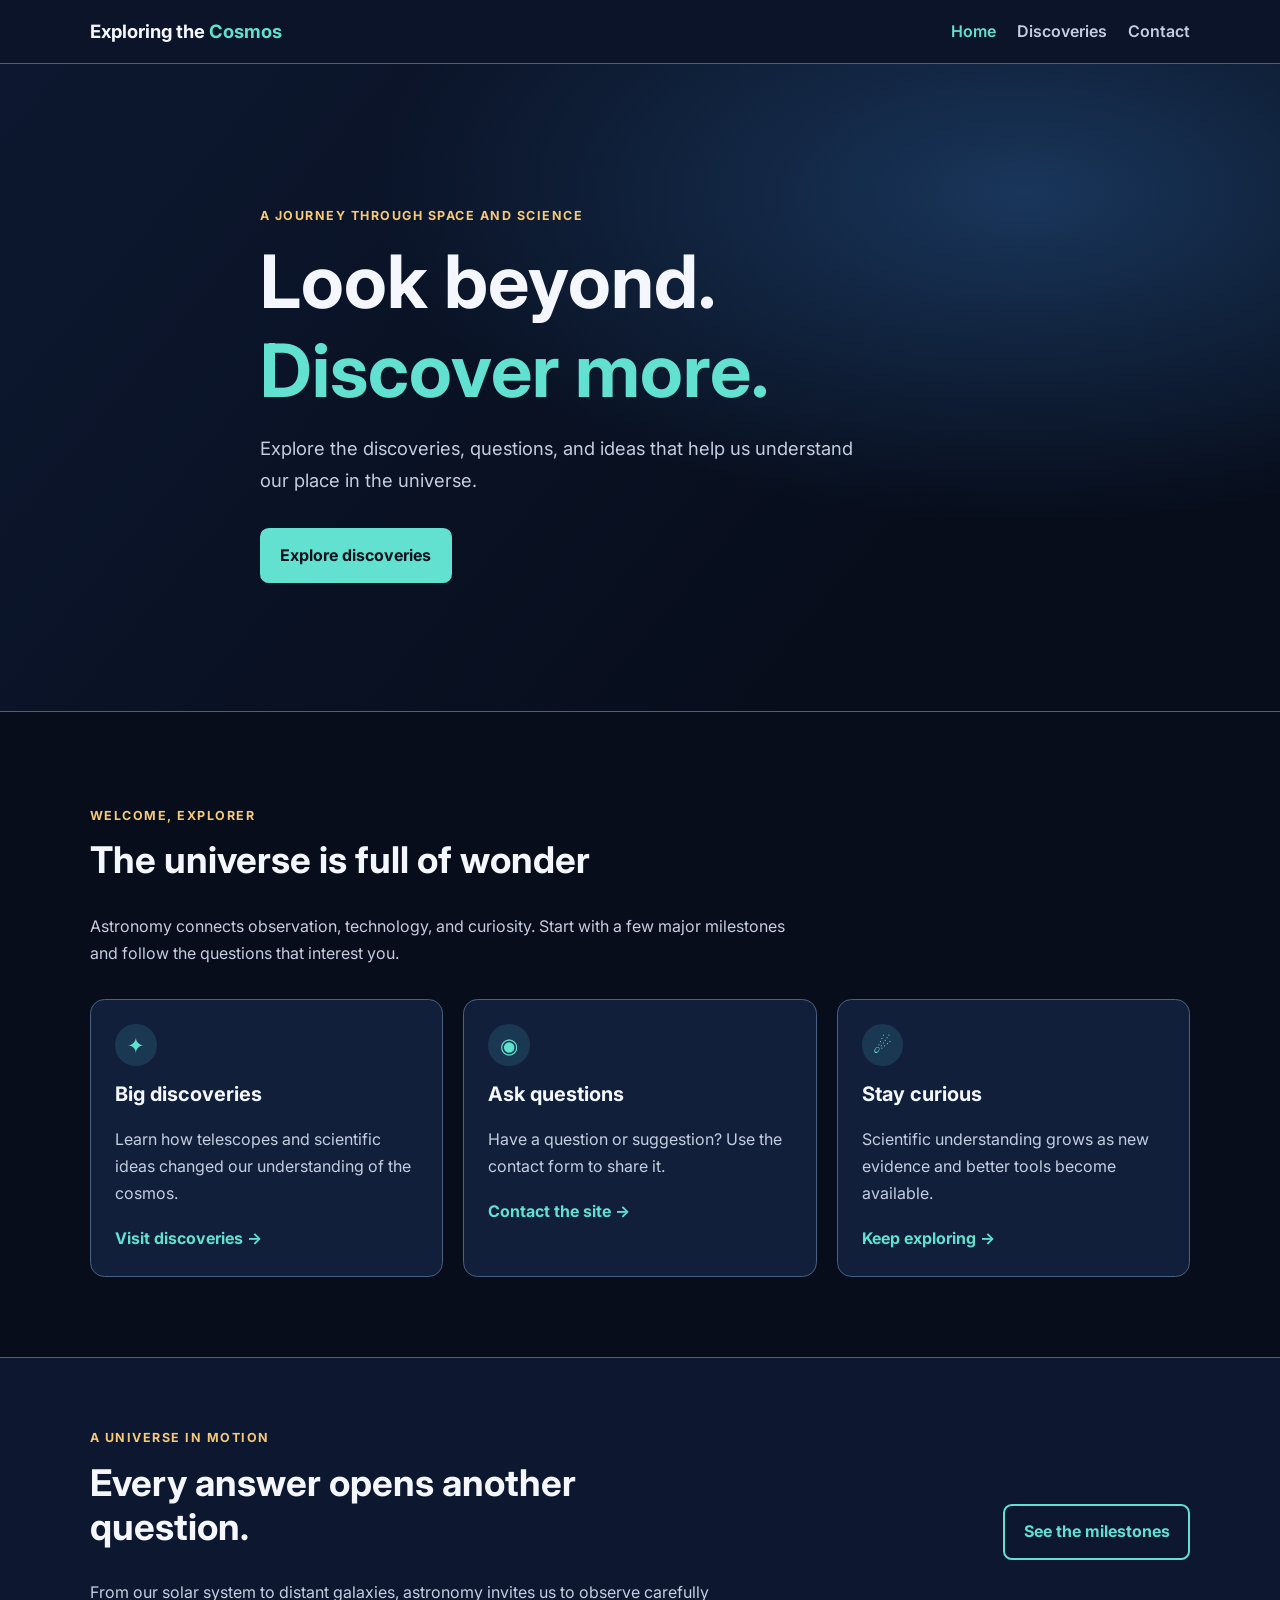
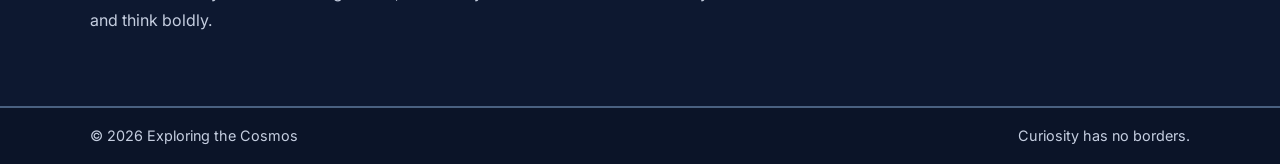
==== commit 94874e7e: "Add files via upload" ====
--- a/index.html
+++ b/index.html
@@ -1,46 +1,81 @@
-<!DOCTYPE html>
+<!doctype html>
 <html lang="en">
 <head>
-  <meta charset="UTF-8">
-  <meta name="viewport" content="width=device-width, initial-scale=1.0">
-  <meta name="description" content="Explore astronomy, scientific discoveries, and fascinating facts about the universe.">
-  <title>Exploring the Cosmos: A Guide to Modern Astronomy</title>
+  <meta charset="utf-8">
+  <meta name="viewport" content="width=device-width, initial-scale=1">
+  <meta name="description" content="Explore astronomy discoveries, space science, and the universe.">
+  <title>Exploring the Cosmos | Home</title>
   <link rel="preconnect" href="https://fonts.googleapis.com">
   <link rel="preconnect" href="https://fonts.gstatic.com" crossorigin>
-  <link href="https://fonts.googleapis.com/css2?family=DM+Sans:wght@400;500;600;700&family=Space+Grotesk:wght@500;600;700&display=swap" rel="stylesheet">
+  <link href="https://fonts.googleapis.com/css2?family=Inter:wght@400;500;600;700&display=swap" rel="stylesheet">
   <link rel="stylesheet" href="style.css">
 </head>
 <body>
   <a class="skip-link" href="#main-content">Skip to main content</a>
-  <header class="site-header"><div class="container header-inner">
-    <a class="brand" href="index.html"><span class="brand-icon" aria-hidden="true">✦</span><span>THE COSMOS</span></a>
-    <nav class="main-nav" aria-label="Main navigation">
-      <a href="index.html" aria-current="page">Home</a><a href="discoveries.html" >Discoveries</a><a href="contact.html" >Contact</a>
-    </nav>
-  </div></header>
-
-<main id="main-content">
-  <section class="hero" id="top" aria-labelledby="page-title"><div class="hero-overlay" aria-hidden="true"></div><div class="container hero-content">
-    <p class="eyebrow">A JOURNEY BEYOND OUR WORLD</p><h1 id="page-title">Exploring the <span>Cosmos</span></h1>
-    <p class="hero-description">A journey through space, stars, and humanity's quest to understand the universe.</p><a class="primary-button" href="#about">Begin exploring <span aria-hidden="true">↓</span></a>
-  </div><p class="hero-caption">LOOK UP. WONDER MORE.</p></section>
-  <section class="content-section about-section" id="about"><div class="container about-grid"><div class="section-copy">
-    <p class="eyebrow">01 / THE BIG PICTURE</p><h2>Why We Look<br>to the <span>Stars</span></h2>
-    <p>For thousands of years, humans have looked up at the night sky with wonder. Astronomy allows us to explore our origins, search for life beyond Earth, and understand the vast universe we call home.</p>
-    <p>With powerful telescopes, spacecraft, and international research, scientists continue to uncover the secrets of planets, stars, galaxies, and the forces that shape them.</p>
-  </div><figure class="about-image"><img src="https://images.unsplash.com/photo-1462331940025-496dfbfc7564?auto=format&fit=crop&w=1200&q=85" alt="A colorful nebula surrounded by distant stars"><figcaption>Our universe is filled with places still waiting to be discovered.</figcaption></figure></div></section>
-  <section class="content-section discoveries-section"><div class="container"><div class="section-heading"><p class="eyebrow">02 / BREAKTHROUGHS</p><h2>Major Scientific <span>Discoveries</span></h2><p class="section-intro">Explore discoveries that have changed how we understand space.</p></div>
-    <div class="discovery-grid">
-      <article class="discovery-card"><span class="card-number" aria-hidden="true">01</span><div class="card-icon" aria-hidden="true">◉</div><h3>The James Webb Space Telescope</h3><p>The James Webb Space Telescope observes the universe in infrared light, helping scientists study early galaxies, forming stars, and distant planets.</p><span class="card-tag">DEEP SPACE OBSERVATION</span></article>
-      <article class="discovery-card"><span class="card-number" aria-hidden="true">02</span><div class="card-icon" aria-hidden="true">◎</div><h3>Worlds Beyond Our Solar System</h3><p>Thousands of exoplanets have been identified orbiting other stars. Their variety helps researchers understand how planetary systems form.</p><span class="card-tag">EXOPLANET RESEARCH</span></article>
-      <article class="discovery-card"><span class="card-number" aria-hidden="true">03</span><div class="card-icon" aria-hidden="true">〰</div><h3>Gravitational Waves</h3><p>Scientists have detected ripples in spacetime created by powerful events, including collisions between black holes.</p><span class="card-tag">A NEW WAY TO LISTEN</span></article>
-    </div><p style="margin-top:1.5rem"><a class="primary-button" href="discoveries.html">Read more discoveries <span aria-hidden="true">→</span></a></p>
-  </div></section>
-  <section class="content-section facts-section"><div class="container"><div class="section-heading"><p class="eyebrow">03 / THE UNEXPECTED</p><h2>Space <span>Facts</span></h2><p class="section-intro">A few reminders that the universe is stranger and more amazing than it seems.</p></div>
-    <div class="facts-grid"><article class="fact-card"><span class="fact-symbol" aria-hidden="true">☼</span><p class="fact-label">OUR STAR</p><h3>The Sun</h3><p>Light from the Sun takes about 8 minutes and 20 seconds to reach Earth.</p></article><article class="fact-card"><span class="fact-symbol" aria-hidden="true">◌</span><p class="fact-label">OUR GALAXY</p><h3>The Milky Way</h3><p>Our solar system is one small part of a galaxy containing billions of stars.</p></article><article class="fact-card"><span class="fact-symbol" aria-hidden="true">⌁</span><p class="fact-label">EXTREME WORLDS</p><h3>Neutron Stars</h3><p>A neutron star packs more mass than the Sun into a sphere about the size of a city.</p></article><article class="fact-card"><span class="fact-symbol" aria-hidden="true">✧</span><p class="fact-label">COSMIC SCALE</p><h3>Starlight</h3><p>When we look at distant stars, we see light that began its journey years ago.</p></article></div>
-  </div></section>
-  <section class="closing-banner"><div class="container closing-content"><p class="eyebrow">THE UNIVERSE IS CALLING</p><h2>Stay curious.<br><span>Keep looking up.</span></h2></div></section>
-</main>
-
-  <footer class="site-footer"><div class="container footer-inner"><p>© 2026 Exploring the Cosmos</p><a href="#top">Back to top ↑</a></div></footer>
-</body></html>
+  <header class="site-header">
+    <div class="container header-inner">
+      <a class="brand" href="index.html">Exploring the <span>Cosmos</span></a>
+      <nav class="site-nav" aria-label="Main navigation">
+        <ul>
+          <li><a href="index.html" aria-current="page">Home</a></li>
+          <li><a href="discoveries.html">Discoveries</a></li>
+          <li><a href="contact.html">Contact</a></li>
+        </ul>
+      </nav>
+    </div>
+  </header>
+  <main id="main-content">
+    <section class="hero">
+      <div class="container hero-content">
+        <p class="eyebrow">A journey through space and science</p>
+        <h1>Look beyond. <span>Discover more.</span></h1>
+        <p class="hero-copy">Explore the discoveries, questions, and ideas that help us understand our place in the universe.</p>
+        <a class="button" href="discoveries.html">Explore discoveries</a>
+      </div>
+    </section>
+    <section class="section container" aria-labelledby="welcome-title">
+      <div class="section-heading">
+        <p class="eyebrow">Welcome, explorer</p>
+        <h2 id="welcome-title">The universe is full of wonder</h2>
+        <p>Astronomy connects observation, technology, and curiosity. Start with a few major milestones and follow the questions that interest you.</p>
+      </div>
+      <div class="card-grid">
+        <article class="content-card">
+          <span class="card-icon" aria-hidden="true">✦</span>
+          <h3>Big discoveries</h3>
+          <p>Learn how telescopes and scientific ideas changed our understanding of the cosmos.</p>
+          <a class="text-link" href="discoveries.html">Visit discoveries <span aria-hidden="true">→</span></a>
+        </article>
+        <article class="content-card">
+          <span class="card-icon" aria-hidden="true">◉</span>
+          <h3>Ask questions</h3>
+          <p>Have a question or suggestion? Use the contact form to share it.</p>
+          <a class="text-link" href="contact.html">Contact the site <span aria-hidden="true">→</span></a>
+        </article>
+        <article class="content-card">
+          <span class="card-icon" aria-hidden="true">☄</span>
+          <h3>Stay curious</h3>
+          <p>Scientific understanding grows as new evidence and better tools become available.</p>
+          <a class="text-link" href="discoveries.html">Keep exploring <span aria-hidden="true">→</span></a>
+        </article>
+      </div>
+    </section>
+    <section class="feature-band">
+      <div class="container feature-layout">
+        <div>
+          <p class="eyebrow">A universe in motion</p>
+          <h2>Every answer opens another question.</h2>
+          <p>From our solar system to distant galaxies, astronomy invites us to observe carefully and think boldly.</p>
+        </div>
+        <a class="button button-outline" href="discoveries.html">See the milestones</a>
+      </div>
+    </section>
+  </main>
+  <footer class="site-footer">
+    <div class="container footer-inner">
+      <p>© 2026 Exploring the Cosmos</p>
+      <p>Curiosity has no borders.</p>
+    </div>
+  </footer>
+</body>
+</html>
--- a/style.css
+++ b/style.css
@@ -1,20 +1,99 @@
-/* Exploring the Cosmos — Milestone 2 accessibility update
-   Consistent palette: midnight navy, teal, and gold.
-   Gestalt design: proximity groups related content; similarity repeats card and navigation styles.
-*/
-:root{--midnight:#070d1b;--navy:#0d1830;--panel:#111f3b;--panel-light:#172847;--text:#f4f7ff;--muted:#c5cee0;--teal:#62e0d0;--gold:#f5c978;--line:rgba(190,210,245,.24);--content-width:1120px;--section-space:6rem}
-*{box-sizing:border-box}html{scroll-behavior:smooth;scroll-padding-top:90px}body{margin:0;background:var(--midnight);color:var(--text);font-family:"DM Sans",Arial,sans-serif;line-height:1.7}img{display:block;max-width:100%}a{color:inherit}.container{width:min(var(--content-width),calc(100% - 3rem));margin-inline:auto}
-.skip-link{position:absolute;left:1rem;top:-5rem;z-index:100;padding:.75rem 1rem;background:var(--gold);color:var(--midnight);font-weight:700;border-radius:4px}.skip-link:focus{top:1rem}
-.site-header{position:sticky;top:0;z-index:10;background:#070d1b;border-bottom:1px solid var(--line)}.header-inner{min-height:76px;display:flex;align-items:center;justify-content:space-between;gap:2rem}.brand{display:inline-flex;align-items:center;gap:.65rem;text-decoration:none;font:700 .88rem "Space Grotesk",Arial,sans-serif;letter-spacing:.14em}.brand-icon{color:var(--gold);font-size:1.45rem}.main-nav{display:flex;flex-wrap:wrap;gap:clamp(1rem,3vw,2.5rem)}.main-nav a{color:var(--muted);font-size:.9rem;text-decoration:none}.main-nav a:hover,.main-nav a:focus-visible,.main-nav a[aria-current="page"]{color:var(--teal);text-decoration:underline;text-underline-offset:5px}
-.hero{min-height:620px;position:relative;display:flex;align-items:center;overflow:hidden;background:#101d38 url("https://images.unsplash.com/photo-1462331940025-496dfbfc7564?auto=format&fit=crop&w=2000&q=90") center 48%/cover no-repeat}.hero-overlay{position:absolute;inset:0;background:linear-gradient(90deg,rgba(5,10,24,.96),rgba(5,10,24,.78) 58%,rgba(5,10,24,.28)),linear-gradient(0deg,rgba(7,13,27,.55),transparent 45%)}.hero-content{position:relative;z-index:1;padding-block:7rem}.eyebrow{margin:0 0 1rem;color:var(--teal);font-size:.75rem;font-weight:700;letter-spacing:.2em}h1,h2,h3{font-family:"Space Grotesk",Arial,sans-serif;line-height:1.12}h1{max-width:760px;margin:0;font-size:clamp(3.1rem,8vw,6.7rem);letter-spacing:-.065em}h1 span,h2 span{color:var(--gold)}.hero-description{max-width:560px;margin:1.5rem 0 2rem;color:#e3e9f4;font-size:clamp(1rem,2vw,1.2rem)}.primary-button,.button{display:inline-flex;align-items:center;gap:1rem;padding:.85rem 1.2rem;border:0;border-radius:5px;background:var(--teal);color:var(--midnight);font-weight:700;text-decoration:none;cursor:pointer}.primary-button:hover,.button:hover{background:#8af0e4}.hero-caption{position:absolute;right:max(1.5rem,calc((100vw - var(--content-width))/2));bottom:2rem;color:#f4f7ff;font-size:.75rem;letter-spacing:.2em}
-.content-section{padding-block:var(--section-space)}.about-section,.facts-section{background:var(--navy)}.about-grid{display:grid;grid-template-columns:.9fr 1.1fr;align-items:center;gap:clamp(2.5rem,6vw,5.5rem)}.section-copy h2,.section-heading h2{margin:0 0 1.25rem;font-size:clamp(2.4rem,5vw,4rem);letter-spacing:-.05em}.section-copy p:not(.eyebrow){color:var(--muted)}.about-image{margin:0;padding:.65rem;border:1px solid var(--line);background:#111f3b}.about-image img{width:100%;aspect-ratio:5/4;object-fit:cover}.about-image figcaption{padding:.8rem .45rem .25rem;color:var(--muted);font-size:.85rem}
-.discoveries-section{background:var(--midnight)}.section-heading{max-width:720px;margin-bottom:2.7rem}.section-intro{max-width:600px;margin:0;color:var(--muted)}.discovery-grid{display:grid;grid-template-columns:repeat(3,1fr);gap:1.2rem}.discovery-card{position:relative;min-height:330px;padding:2rem;border:1px solid var(--line);border-radius:8px;background:linear-gradient(145deg,var(--panel-light),var(--panel));transition:transform .2s ease,border-color .2s ease}.discovery-card:hover{transform:translateY(-3px);border-color:var(--teal)}.card-number{position:absolute;top:1.4rem;right:1.5rem;color:#c5cee0;font:600 .8rem "Space Grotesk",Arial,sans-serif}.card-icon{display:grid;width:48px;height:48px;place-items:center;margin-bottom:1.5rem;border-radius:50%;background:#203b58;color:var(--teal);font-size:1.7rem}.discovery-card h3{max-width:260px;margin:0 0 1rem;font-size:1.35rem}.discovery-card p{margin:0 0 1.5rem;color:var(--muted);font-size:.92rem}.card-tag{color:var(--gold);font-size:.75rem;font-weight:700;letter-spacing:.14em}
-.facts-grid{display:grid;grid-template-columns:repeat(4,1fr);gap:1rem}.fact-card{padding:1.6rem;border-top:2px solid var(--teal);background:#142441}.fact-symbol{color:var(--gold);font-size:2rem}.fact-label{margin:.8rem 0 .4rem;color:var(--teal);font-size:.75rem;font-weight:700;letter-spacing:.15em}.fact-card h3{margin:0 0 .8rem;font-size:1.25rem}.fact-card p:last-child{margin:0;color:var(--muted);font-size:.9rem}
-.closing-banner{padding-block:5rem;background:linear-gradient(110deg,#102342,#172e4c 55%,#10203a);border-block:1px solid var(--line)}.closing-content h2{margin:0;font-size:clamp(2.5rem,6vw,4.7rem);letter-spacing:-.055em}.site-footer{background:var(--midnight)}.footer-inner{min-height:84px;display:flex;align-items:center;justify-content:space-between;gap:1rem;color:var(--muted);font-size:.85rem}.footer-inner p{margin:0}.footer-inner a{color:var(--teal);text-underline-offset:4px}
-/* Contact form: visible labels, inline errors, and clear focus states */
-.contact-section{background:var(--navy)}.contact-layout{display:grid;grid-template-columns:.8fr 1.2fr;gap:3rem;align-items:start}.contact-panel{padding:clamp(1.25rem,3vw,2rem);background:var(--panel);border:1px solid var(--line);border-radius:8px}.form-grid{display:grid;grid-template-columns:1fr 1fr;gap:1rem}.form-field{display:flex;flex-direction:column;gap:.35rem}.form-field.full{grid-column:1/-1}.form-field label{font-weight:600}.form-field input,.form-field textarea,.form-field select{width:100%;padding:.8rem .9rem;border:1px solid #aebbd0;border-radius:4px;background:#f8faff;color:#101827;font:inherit}.form-field textarea{min-height:150px;resize:vertical}.form-help{margin:0;color:var(--muted);font-size:.85rem}.field-error{min-height:1.35em;margin:0;color:#ffb4b4;font-size:.88rem}.form-field [aria-invalid="true"]{border:2px solid #ffb4b4}.form-status{margin:1rem 0 0;padding:.75rem;border-left:4px solid var(--teal);background:#142c40;color:var(--text)}.form-status[hidden]{display:none}.form-actions{margin-top:1rem}.design-note{margin-top:2rem;padding:1rem;border-left:3px solid var(--gold);background:#142441;color:var(--muted)}
-:focus-visible{outline:3px solid var(--gold);outline-offset:4px}button:focus-visible,a:focus-visible,input:focus-visible,textarea:focus-visible,select:focus-visible{outline:3px solid var(--gold);outline-offset:3px}
-@media(max-width:768px){:root{--section-space:4.5rem}.header-inner{min-height:70px}.main-nav{gap:1rem}.hero{min-height:560px}.about-grid,.contact-layout{grid-template-columns:1fr}.about-image{max-width:680px}.discovery-grid{grid-template-columns:repeat(2,1fr)}.discovery-card:last-child{grid-column:1/-1;min-height:auto}.facts-grid{grid-template-columns:repeat(2,1fr)}}
-@media(max-width:480px){.container{width:min(100% - 2rem,var(--content-width))}.header-inner{align-items:flex-start;flex-direction:column;justify-content:center;gap:.45rem;padding-block:.8rem}.main-nav{width:100%;justify-content:space-between;gap:.5rem}.main-nav a{font-size:.8rem}.hero{min-height:520px;background-position:58% center}.hero-content{padding-block:5rem}h1{font-size:clamp(2.7rem,13vw,4rem)}.hero-caption{right:1rem;bottom:1rem;font-size:.75rem}:root{--section-space:3.7rem}.discovery-grid,.facts-grid,.form-grid{grid-template-columns:1fr}.discovery-card,.discovery-card:last-child{grid-column:auto;min-height:auto}.footer-inner{align-items:flex-start;flex-direction:column;justify-content:center;padding-block:1.2rem}}
-@media(min-width:1200px){:root{--content-width:1160px;--section-space:7rem}.hero{min-height:700px}.discovery-card{padding:2.25rem}}
-@media(prefers-reduced-motion:reduce){html{scroll-behavior:auto}*,*::before,*::after{animation-duration:.01ms!important;animation-iteration-count:1!important;transition-duration:.01ms!important;scroll-behavior:auto!important}}
+/* Shared styles for Exploring the Cosmos — Milestone 2 */
+:root {
+  color-scheme: dark;
+  --bg: #070D1B;
+  --surface: #0D1830;
+  --card: #111F3B;
+  --card-hover: #172847;
+  --text: #F4F7FF;
+  --muted: #C5CEE0;
+  --teal: #62E0D0;
+  --gold: #F5C978;
+  --border: #496080;
+  --danger: #FF9B9B;
+  font-family: Inter, Arial, sans-serif;
+}
+* { box-sizing: border-box; }
+html { scroll-behavior: smooth; }
+body { margin: 0; background: var(--bg); color: var(--text); line-height: 1.7; }
+a { color: var(--teal); text-underline-offset: .2em; }
+a:hover { color: var(--gold); }
+a:focus-visible, button:focus-visible, input:focus-visible, select:focus-visible, textarea:focus-visible {
+  outline: 3px solid var(--gold); outline-offset: 3px;
+}
+.container { width: min(1100px, calc(100% - 2.5rem)); margin-inline: auto; }
+.skip-link { position: absolute; left: 1rem; top: -5rem; z-index: 10; padding: .7rem 1rem; background: var(--gold); color: #111; border-radius: .5rem; }
+.skip-link:focus { top: 1rem; }
+.site-header { background: #0B1428; border-bottom: 1px solid var(--border); }
+.header-inner, .footer-inner { display: flex; align-items: center; justify-content: space-between; gap: 1.5rem; padding-block: 1rem; }
+.brand { color: var(--text); font-weight: 700; font-size: 1.15rem; text-decoration: none; }
+.brand span, h1 span { color: var(--teal); }
+.site-nav ul { display: flex; flex-wrap: wrap; gap: 1.3rem; list-style: none; padding: 0; margin: 0; }
+.site-nav a { color: var(--muted); text-decoration: none; font-weight: 600; }
+.site-nav a[aria-current="page"], .site-nav a:hover { color: var(--teal); }
+.hero { padding: clamp(4rem, 10vw, 8rem) 0; background: radial-gradient(ellipse at 80% 20%, #19365B 0, transparent 45%), linear-gradient(130deg, #0D1830, #070D1B 72%); border-bottom: 1px solid var(--border); }
+.hero-content { max-width: 760px; }
+.eyebrow, .card-label { color: var(--gold); text-transform: uppercase; letter-spacing: .12em; font-size: .78rem; font-weight: 700; }
+h1, h2, h3 { line-height: 1.2; margin-top: 0; }
+h1 { font-size: clamp(2.4rem, 6vw, 4.6rem); margin-bottom: 1rem; }
+h2 { font-size: clamp(1.65rem, 3vw, 2.3rem); }
+h3 { font-size: 1.25rem; }
+p { color: var(--muted); }
+.hero-copy { max-width: 620px; font-size: 1.15rem; margin-bottom: 2rem; }
+.button { display: inline-block; border: 2px solid var(--teal); border-radius: .55rem; padding: .75rem 1.15rem; background: var(--teal); color: #06131D; font: inherit; font-weight: 700; text-decoration: none; cursor: pointer; }
+.button:hover { background: var(--gold); border-color: var(--gold); color: #111; }
+.button-outline { background: transparent; color: var(--teal); }
+.section { padding-block: 5rem; }
+.section-heading { max-width: 700px; margin-bottom: 2rem; }
+.card-grid { display: grid; grid-template-columns: repeat(3, minmax(0, 1fr)); gap: 1.25rem; }
+.content-card { padding: 1.5rem; background: var(--card); border: 1px solid var(--border); border-radius: .9rem; }
+.content-card:hover { background: var(--card-hover); }
+.content-card p { margin-bottom: 1.1rem; }
+.card-icon { display: inline-grid; place-items: center; width: 2.6rem; height: 2.6rem; margin-bottom: 1rem; border-radius: 50%; background: #1B3852; color: var(--teal); font-size: 1.3rem; }
+.text-link { font-weight: 700; text-decoration: none; }
+.feature-band { background: var(--surface); border-block: 1px solid var(--border); padding-block: 3.5rem; }
+.feature-layout { display: flex; align-items: center; justify-content: space-between; gap: 2rem; }
+.feature-layout > div { max-width: 650px; }
+.site-footer { border-top: 1px solid var(--border); background: #0B1428; }
+.footer-inner { color: var(--muted); font-size: .9rem; }
+.footer-inner p { margin: 0; }
+.page-main { padding-block: 4rem 5rem; }
+.page-intro { max-width: 760px; margin-bottom: 2.5rem; }
+.page-intro h1 { font-size: clamp(2.2rem, 5vw, 3.6rem); }
+.discovery-grid { grid-template-columns: repeat(2, minmax(0, 1fr)); }
+.discovery-card h2 { font-size: 1.45rem; color: var(--teal); }
+.card-label { margin-bottom: .7rem; }
+.note-panel, .form-panel { margin-top: 2.5rem; padding: clamp(1.25rem, 4vw, 2.25rem); background: var(--surface); border: 1px solid var(--border); border-radius: .9rem; }
+.note-panel h2, .form-panel h2 { color: var(--teal); }
+.form-panel { max-width: 760px; margin-inline: auto; }
+.form-note { margin-bottom: 1.5rem; }
+fieldset { border: 1px solid var(--border); border-radius: .7rem; padding: 1.25rem; margin: 0 0 1.5rem; }
+legend { color: var(--gold); font-weight: 700; padding-inline: .5rem; }
+.form-field { margin-bottom: 1.2rem; }
+.form-field:last-child { margin-bottom: 0; }
+label { display: block; color: var(--text); font-weight: 600; margin-bottom: .4rem; }
+input, select, textarea { width: 100%; padding: .8rem .9rem; border: 1px solid #7186A6; border-radius: .45rem; background: #081326; color: var(--text); font: inherit; }
+textarea { resize: vertical; }
+input[aria-invalid="true"], select[aria-invalid="true"], textarea[aria-invalid="true"] { border-color: var(--danger); }
+.field-error { display: block; min-height: 1.2rem; color: var(--danger); margin-top: .25rem; }
+.form-status { min-height: 1.5rem; font-weight: 600; }
+.form-status.success { color: var(--teal); }
+.form-status.error { color: var(--danger); }
+@media (max-width: 768px) {
+  .header-inner { align-items: flex-start; flex-direction: column; }
+  .card-grid { grid-template-columns: repeat(2, minmax(0, 1fr)); }
+  .feature-layout { align-items: flex-start; flex-direction: column; }
+}
+@media (max-width: 480px) {
+  .container { width: min(100% - 1.5rem, 1100px); }
+  .site-nav ul { gap: .8rem; }
+  .card-grid, .discovery-grid { grid-template-columns: 1fr; }
+  .section, .page-main { padding-block: 3rem; }
+  .footer-inner { align-items: flex-start; flex-direction: column; gap: .35rem; }
+}
+@media (min-width: 1200px) {
+  .container { width: min(1100px, calc(100% - 4rem)); }
+}
+@media (prefers-reduced-motion: reduce) {
+  *, *::before, *::after { scroll-behavior: auto !important; animation-duration: .01ms !important; animation-iteration-count: 1 !important; transition-duration: .01ms !important; }
+}
